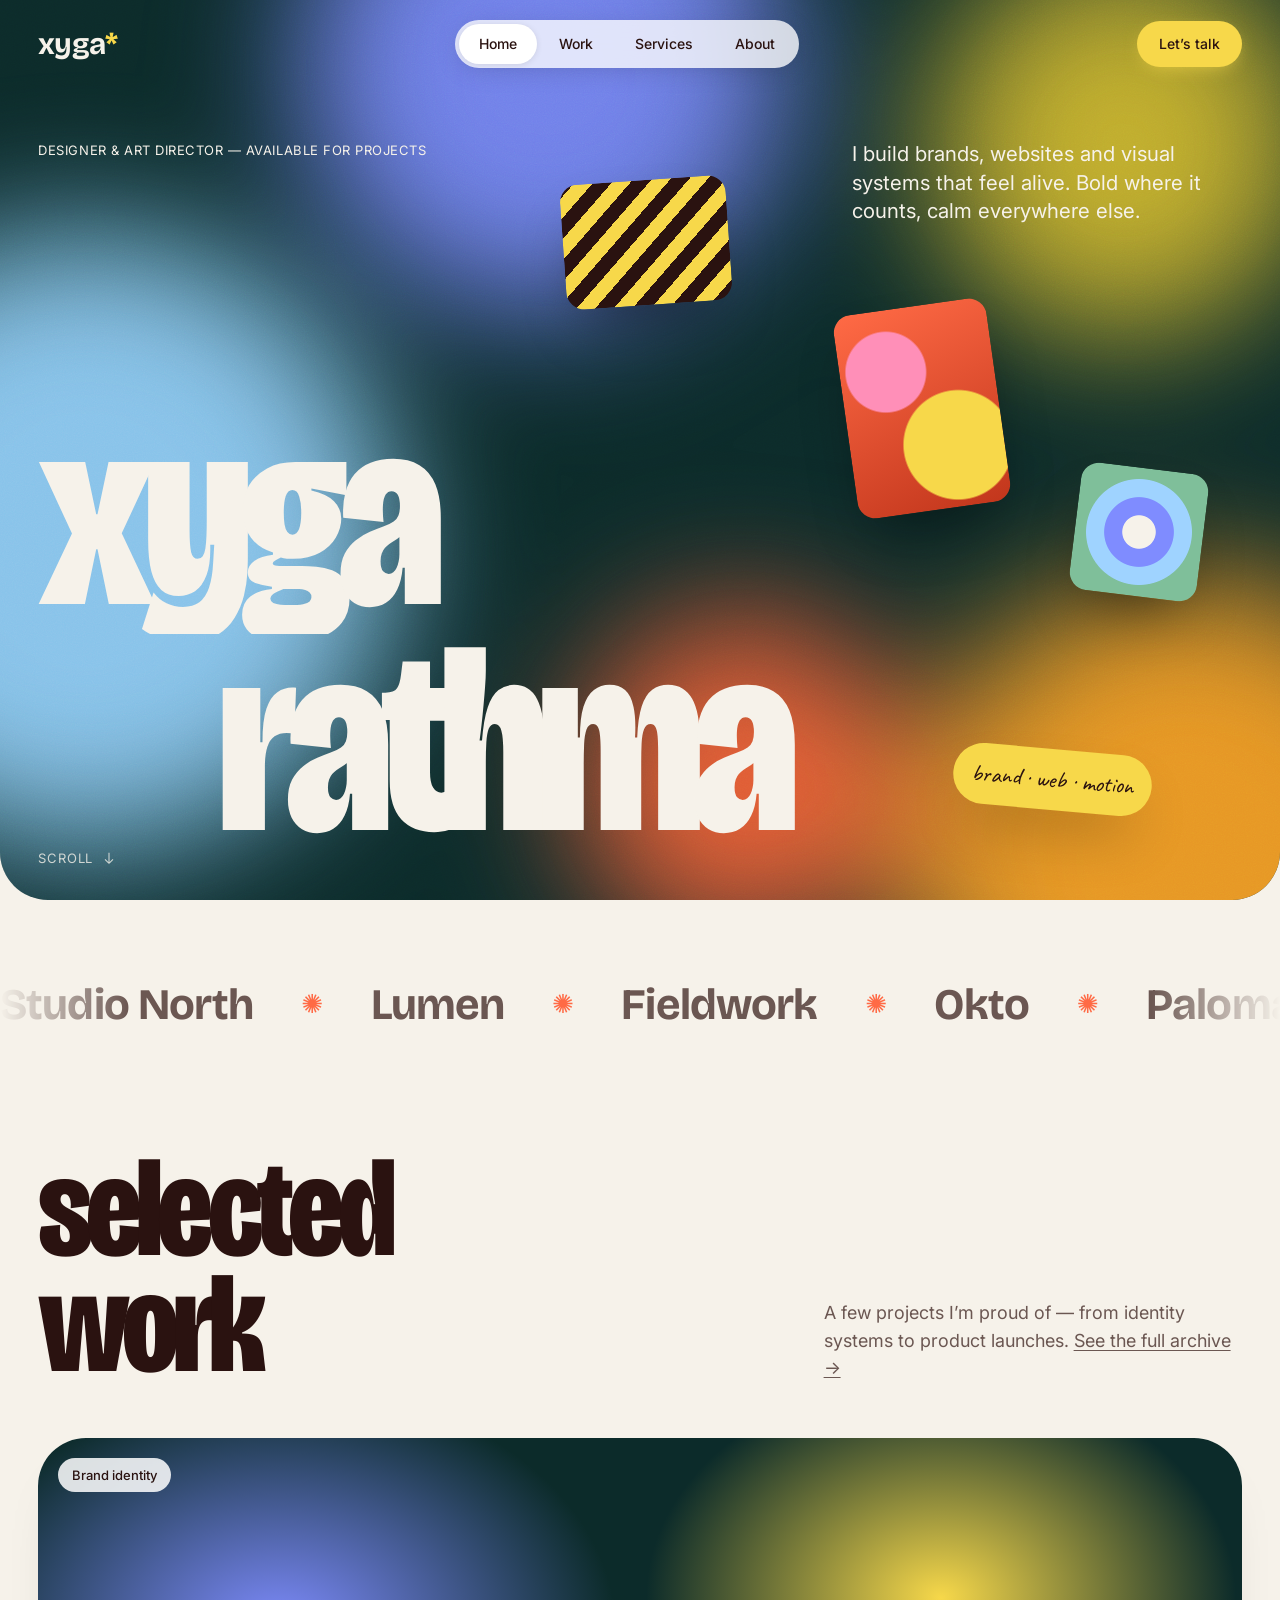
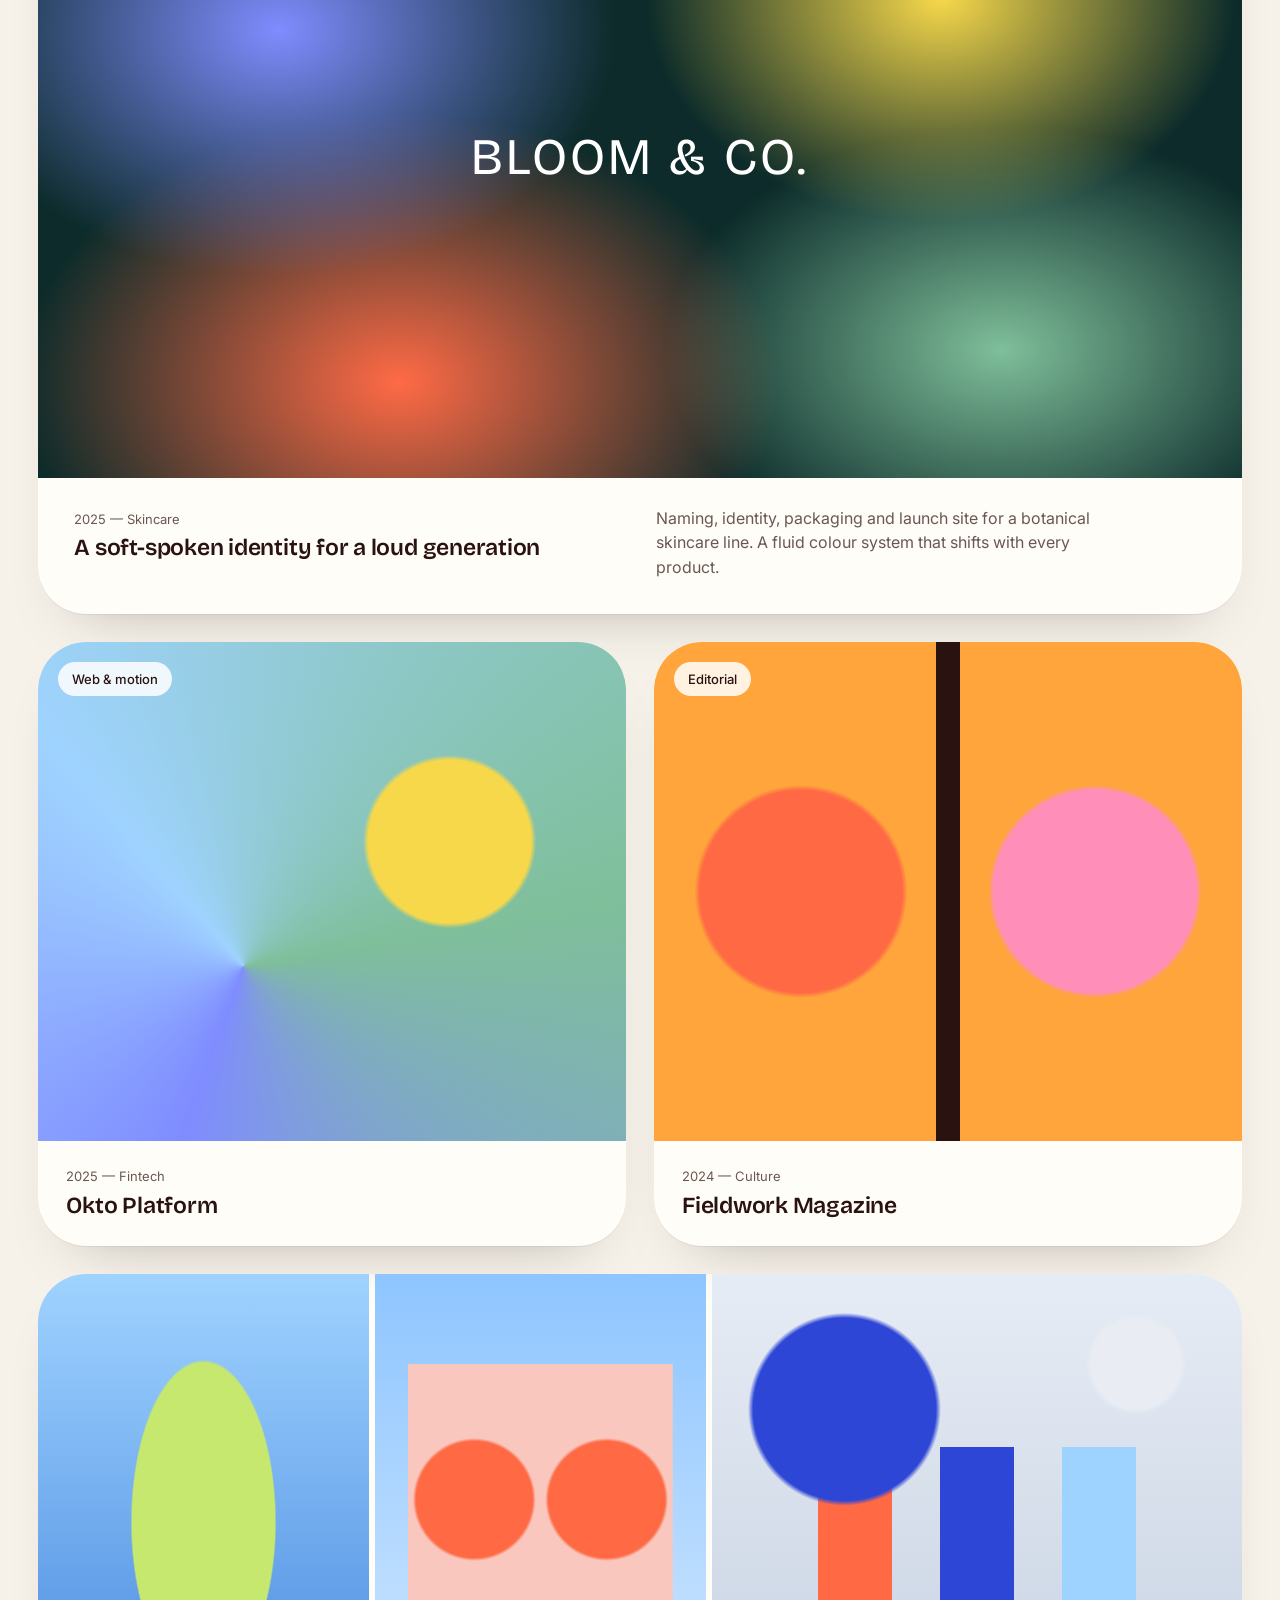
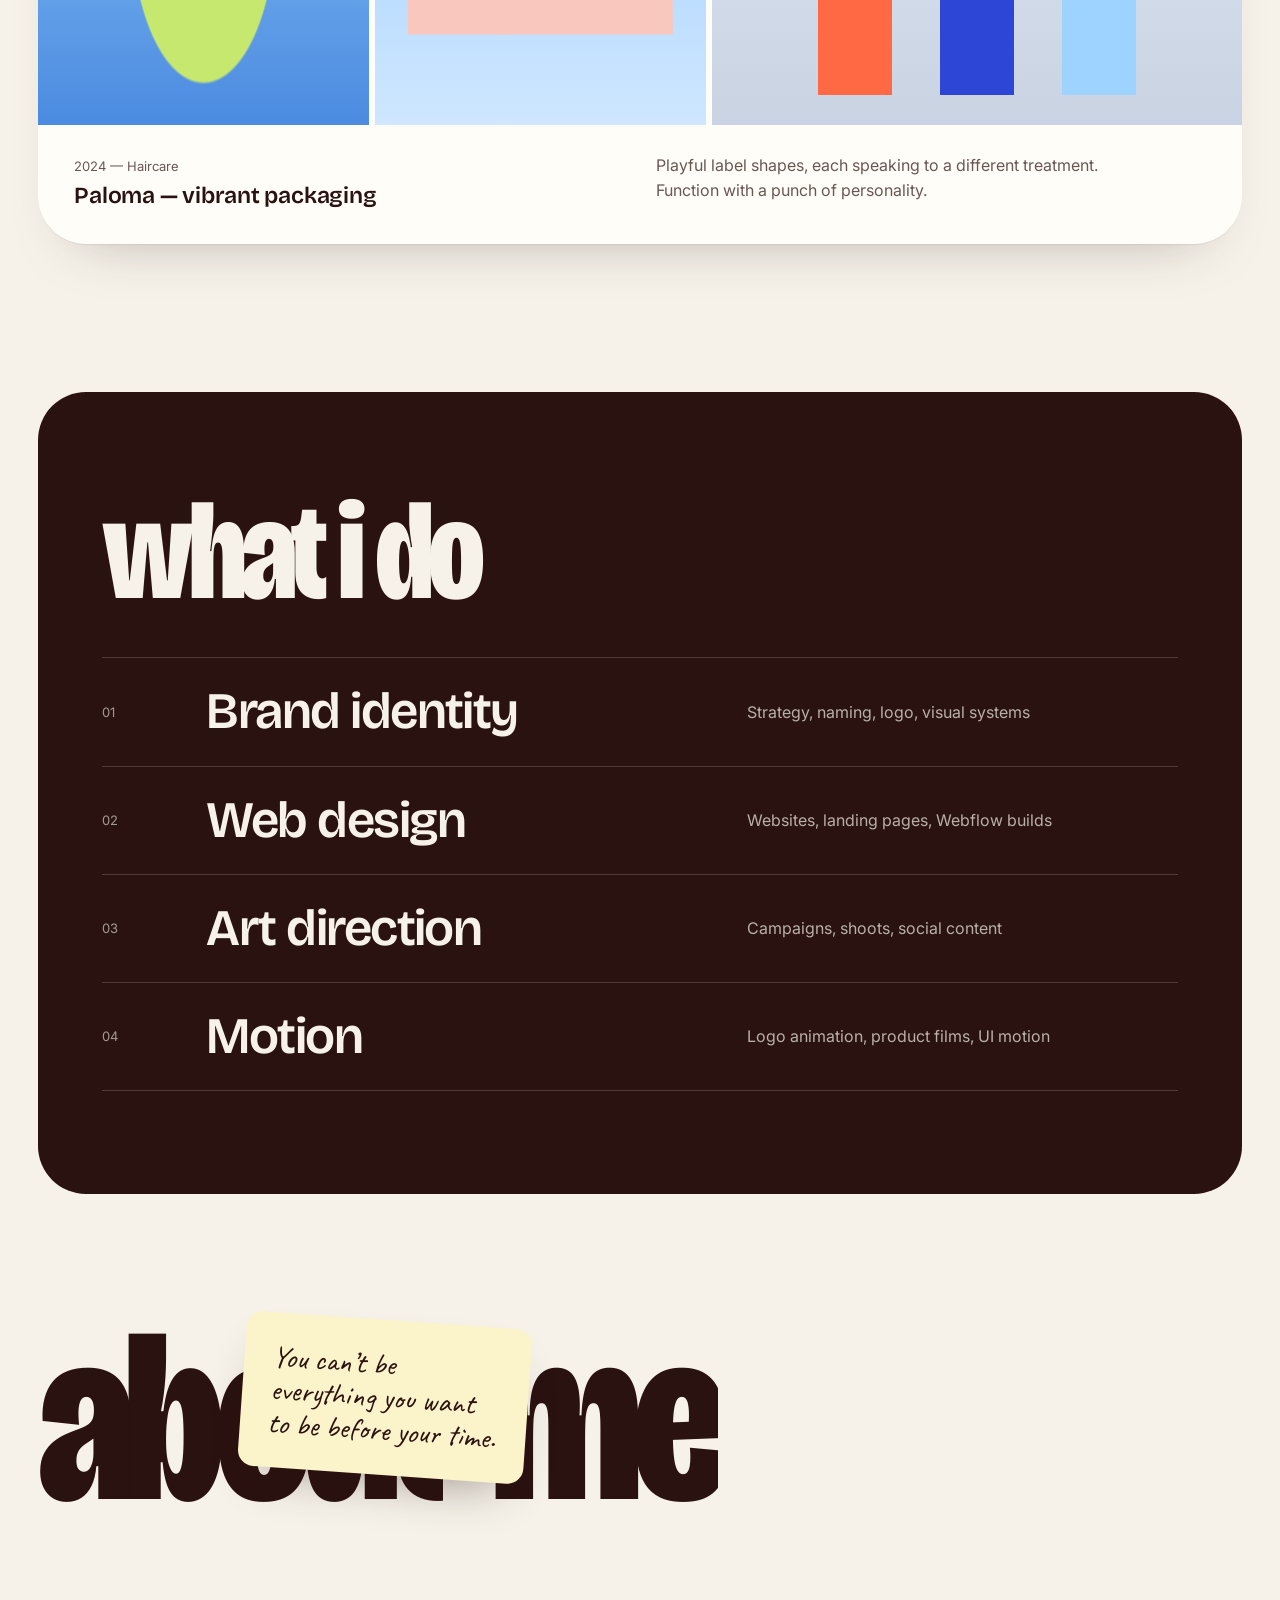
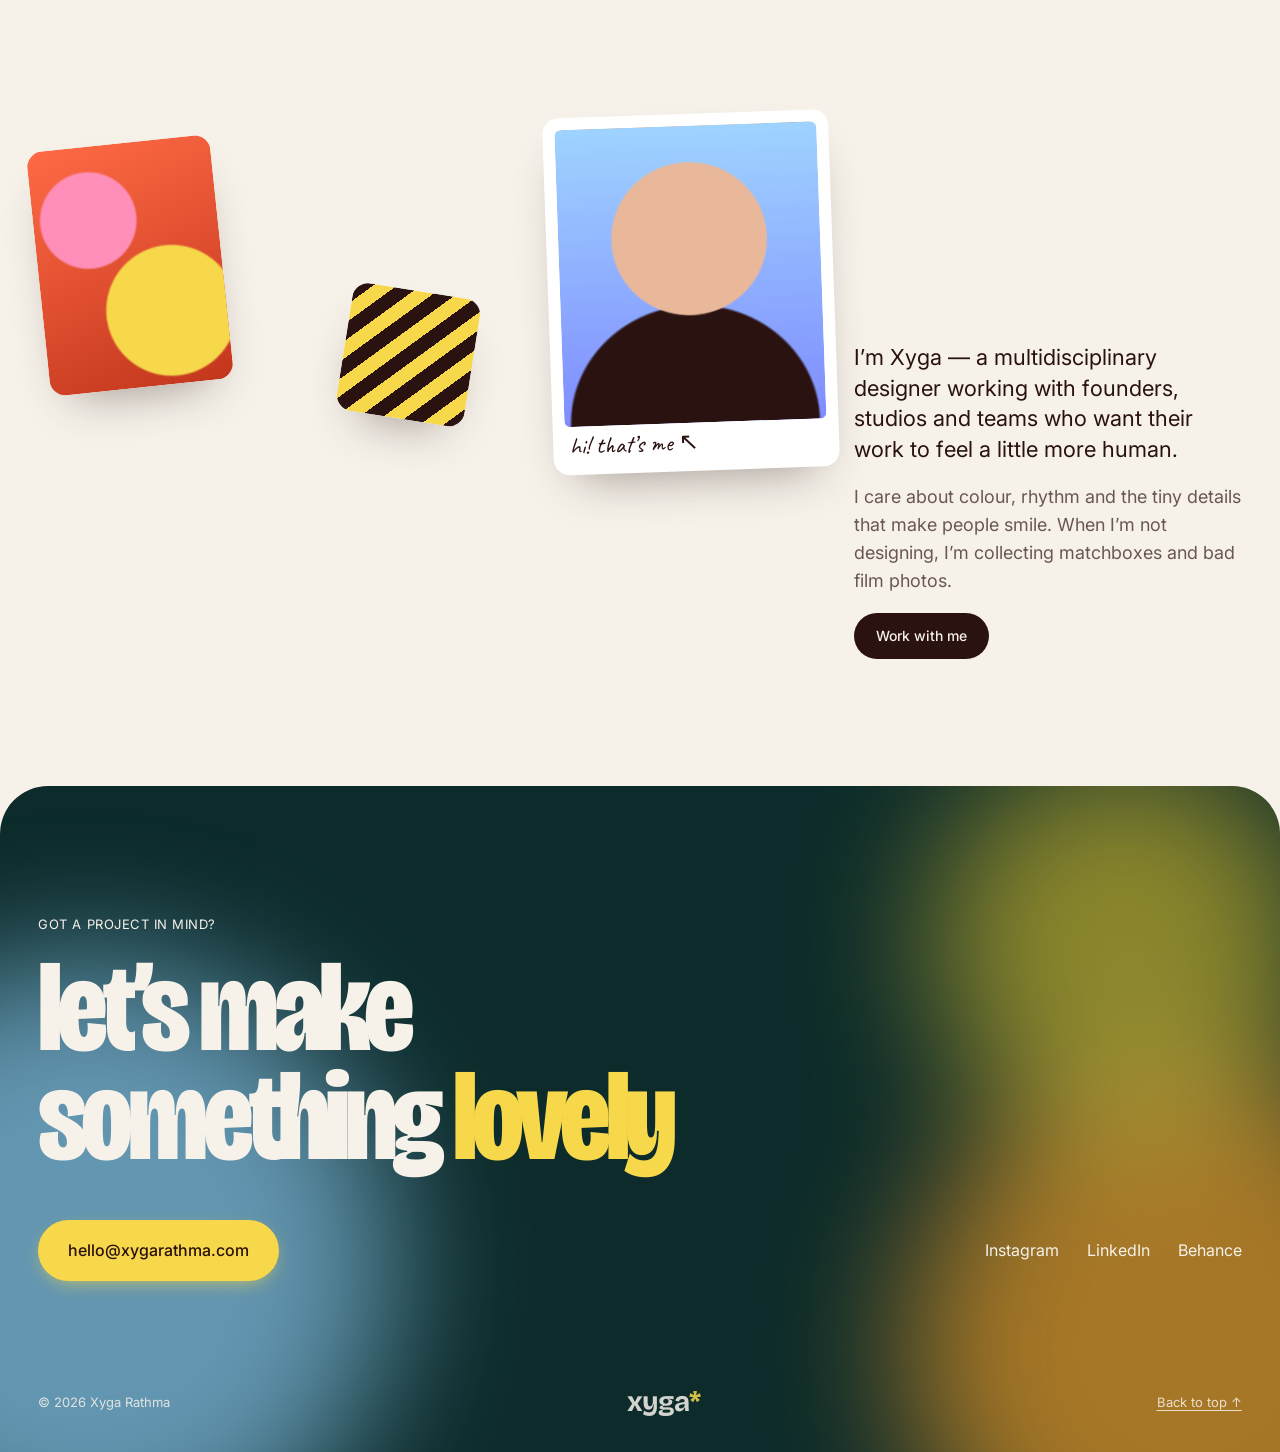
==== index.html @ 962d3be5 "Add portfolio home page design Fluid-gradient hero with oversized name, client marquee, project card" ====
<!doctype html>
<html lang="en">
<head>
  <meta charset="utf-8" />
  <meta name="viewport" content="width=device-width, initial-scale=1" />
  <title>Xyga Rathma — Designer</title>
  <meta name="description" content="Portfolio of Xyga Rathma — brand, digital and visual design." />
  <link rel="preconnect" href="https://fonts.googleapis.com" />
  <link rel="preconnect" href="https://fonts.gstatic.com" crossorigin />
  <link href="https://fonts.googleapis.com/css2?family=Bricolage+Grotesque:opsz,wdth,wght@12..96,75..100,300..800&family=Inter:wght@400;500&family=Caveat:wght@600&display=swap" rel="stylesheet" />
  <link rel="stylesheet" href="styles.css" />
</head>
<body>
  <div class="cursor" aria-hidden="true"><span>View</span></div>

  <!-- ───────────── NAV ───────────── -->
  <header class="nav">
    <a href="#" class="nav__logo">xyga<span>*</span></a>
    <nav class="nav__pill" aria-label="Primary">
      <a href="#" class="is-active">Home</a>
      <a href="#work">Work</a>
      <a href="#services">Services</a>
      <a href="#about">About</a>
    </nav>
    <a href="#contact" class="btn btn--yellow">Let’s talk</a>
  </header>

  <main>
    <!-- ───────────── HERO ───────────── -->
    <section class="hero">
      <div class="hero__fluid" aria-hidden="true">
        <span class="blob b1"></span>
        <span class="blob b2"></span>
        <span class="blob b3"></span>
        <span class="blob b4"></span>
        <span class="blob b5"></span>
      </div>
      <div class="hero__grain" aria-hidden="true"></div>

      <div class="hero__top">
        <p class="eyebrow reveal">Designer &amp; art director — available for projects</p>
        <p class="hero__intro reveal" style="--d:.15s">
          I build brands, websites and visual systems that feel alive.
          Bold where it counts, calm everywhere else.
        </p>
      </div>

      <h1 class="hero__name" aria-label="Xyga Rathma">
        <span class="line"><span class="word" data-split>Xyga</span></span>
        <span class="line"><span class="word" data-split>Rathma</span></span>
      </h1>

      <!-- floating stickers, Giobi-style collage -->
      <div class="stickers" aria-hidden="true">
        <div class="sticker s1" data-depth="18"><div class="art art--a"></div></div>
        <div class="sticker s2" data-depth="-24"><div class="art art--b"></div></div>
        <div class="sticker s3" data-depth="30"><div class="art art--c"></div></div>
        <div class="sticker s4 note" data-depth="-14">brand · web · motion</div>
      </div>

      <a href="#work" class="hero__scroll">
        <span>Scroll</span>
        <svg viewBox="0 0 24 24" width="16" height="16"><path d="M12 4v16m0 0-6-6m6 6 6-6" fill="none" stroke="currentColor" stroke-width="1.6"/></svg>
      </a>
    </section>

    <!-- ───────────── CLIENTS MARQUEE ───────────── -->
    <section class="clients" aria-label="Selected clients">
      <div class="marquee">
        <div class="marquee__track">
          <span>Studio North</span><i>✺</i><span>Lumen</span><i>✺</i><span>Fieldwork</span><i>✺</i><span>Okto</span><i>✺</i><span>Paloma</span><i>✺</i><span>Arcadia</span><i>✺</i>
          <span>Studio North</span><i>✺</i><span>Lumen</span><i>✺</i><span>Fieldwork</span><i>✺</i><span>Okto</span><i>✺</i><span>Paloma</span><i>✺</i><span>Arcadia</span><i>✺</i>
        </div>
      </div>
    </section>

    <!-- ───────────── WORK ───────────── -->
    <section class="work" id="work">
      <div class="section-head">
        <h2 class="display reveal">Selected<br/>work</h2>
        <p class="reveal" style="--d:.1s">A few projects I’m proud of — from identity systems to product launches. <a href="#" class="link">See the full archive →</a></p>
      </div>

      <article class="project reveal" data-cursor>
        <a href="#" class="project__media">
          <div class="art art--hero1"></div>
          <span class="project__tag">Brand identity</span>
          <h3 class="project__overlay">Bloom &amp; Co.</h3>
        </a>
        <div class="project__info">
          <div>
            <span class="meta">2025 — Skincare</span>
            <h4>A soft-spoken identity for a loud generation</h4>
          </div>
          <p>Naming, identity, packaging and launch site for a botanical skincare line. A fluid colour system that shifts with every product.</p>
        </div>
      </article>

      <div class="project-grid">
        <article class="project project--sm reveal" data-cursor>
          <a href="#" class="project__media">
            <div class="art art--p2"></div>
            <span class="project__tag">Web &amp; motion</span>
          </a>
          <div class="project__info">
            <div><span class="meta">2025 — Fintech</span><h4>Okto Platform</h4></div>
          </div>
        </article>
        <article class="project project--sm reveal" style="--d:.12s" data-cursor>
          <a href="#" class="project__media">
            <div class="art art--p3"></div>
            <span class="project__tag">Editorial</span>
          </a>
          <div class="project__info">
            <div><span class="meta">2024 — Culture</span><h4>Fieldwork Magazine</h4></div>
          </div>
        </article>
      </div>

      <article class="project project--wide reveal" data-cursor>
        <a href="#" class="project__media project__media--strip">
          <div class="art art--s1"></div>
          <div class="art art--s2"></div>
          <div class="art art--s3"></div>
        </a>
        <div class="project__info">
          <div><span class="meta">2024 — Haircare</span><h4>Paloma — vibrant packaging</h4></div>
          <p>Playful label shapes, each speaking to a different treatment. Function with a punch of personality.</p>
        </div>
      </article>
    </section>

    <!-- ───────────── SERVICES ───────────── -->
    <section class="services" id="services">
      <h2 class="display display--light reveal">What I do</h2>
      <ul class="services__list">
        <li class="reveal"><span class="n">01</span><span class="t">Brand identity</span><span class="d">Strategy, naming, logo, visual systems</span><span class="chip c1"></span></li>
        <li class="reveal"><span class="n">02</span><span class="t">Web design</span><span class="d">Websites, landing pages, Webflow builds</span><span class="chip c2"></span></li>
        <li class="reveal"><span class="n">03</span><span class="t">Art direction</span><span class="d">Campaigns, shoots, social content</span><span class="chip c3"></span></li>
        <li class="reveal"><span class="n">04</span><span class="t">Motion</span><span class="d">Logo animation, product films, UI motion</span><span class="chip c4"></span></li>
      </ul>
    </section>

    <!-- ───────────── ABOUT ───────────── -->
    <section class="about" id="about">
      <h2 class="about__title" aria-label="About me">
        <span class="line"><span class="word" data-split>About</span></span>
        <span class="line"><span class="word" data-split>me</span></span>
      </h2>
      <div class="about__board">
        <div class="pin p1" data-float><div class="art art--a"></div></div>
        <div class="pin p2 note-card" data-float>You can’t be everything you want to be before your time.</div>
        <div class="pin p3 portrait" data-float>
          <div class="art art--portrait"></div>
          <span class="hand">hi! that’s me ↖</span>
        </div>
        <div class="pin p4" data-float><div class="art art--c"></div></div>
        <div class="about__text reveal">
          <p>I’m Xyga — a multidisciplinary designer working with founders, studios and teams who want their work to feel a little more human.</p>
          <p>I care about colour, rhythm and the tiny details that make people smile. When I’m not designing, I’m collecting matchboxes and bad film photos.</p>
          <a href="#contact" class="btn btn--dark">Work with me</a>
        </div>
      </div>
    </section>
  </main>

  <!-- ───────────── CONTACT / FOOTER ───────────── -->
  <footer class="contact" id="contact">
    <div class="hero__fluid hero__fluid--footer" aria-hidden="true">
      <span class="blob b1"></span><span class="blob b3"></span><span class="blob b5"></span>
    </div>
    <div class="contact__inner">
      <p class="eyebrow reveal">Got a project in mind?</p>
      <a href="mailto:hello@xygarathma.com" class="contact__big reveal">Let’s make<br/>something <em>lovely</em></a>
      <div class="contact__row">
        <a href="mailto:hello@xygarathma.com" class="btn btn--yellow btn--lg">hello@xygarathma.com</a>
        <nav class="socials">
          <a href="#">Instagram</a><a href="#">LinkedIn</a><a href="#">Behance</a>
        </nav>
      </div>
    </div>
    <div class="contact__foot">
      <span>© <span id="year"></span> Xyga Rathma</span>
      <span class="wordmark">xyga<span>*</span></span>
      <a href="#" class="link">Back to top ↑</a>
    </div>
  </footer>

  <script src="script.js"></script>
</body>
</html>
---- styles.css ----
/* ───────────────────────── Tokens ───────────────────────── */
:root {
  --cream: #f6f2ea;
  --paper: #fffdf8;
  --ink: #2a1210;          /* deep maroon-brown, from Giobi */
  --ink-soft: #6b5752;
  --deep: #0c2b2a;         /* deep teal, from Keto */
  --yellow: #f7d84a;
  --coral: #ff6a45;
  --orange: #ffa53b;
  --peri: #7f8cff;
  --sky: #9fd3ff;
  --sage: #7fbf9a;
  --pink: #ff8fb8;

  --radius-xl: 48px;
  --radius-lg: 32px;
  --ease: cubic-bezier(.22, 1, .36, 1);
  --display: "Bricolage Grotesque", system-ui, sans-serif;
  --body: "Inter", system-ui, sans-serif;
  --gutter: clamp(16px, 3vw, 40px);
}

*, *::before, *::after { box-sizing: border-box; }
html { scroll-behavior: smooth; }
body {
  margin: 0;
  background: var(--cream);
  color: var(--ink);
  font-family: var(--body);
  font-size: 16px;
  line-height: 1.55;
  -webkit-font-smoothing: antialiased;
  overflow-x: hidden;
}
a { color: inherit; text-decoration: none; }
h1, h2, h3, h4, p { margin: 0; }
::selection { background: var(--yellow); color: var(--ink); }

.eyebrow {
  font-size: 13px;
  letter-spacing: .04em;
  text-transform: uppercase;
  opacity: .75;
}
.link { text-decoration: underline; text-underline-offset: 3px; }
.link:hover { text-decoration-thickness: 2px; }

/* ───────────────────────── Buttons ───────────────────────── */
.btn {
  display: inline-flex; align-items: center; gap: .5em;
  padding: 12px 22px;
  border-radius: 999px;
  font-size: 14px; font-weight: 500;
  transition: transform .4s var(--ease), box-shadow .4s var(--ease), background .3s;
  will-change: transform;
}
.btn:hover { transform: translateY(-2px); }
.btn--yellow { background: var(--yellow); color: var(--ink); box-shadow: 0 6px 20px -8px rgba(247, 216, 74, .9); }
.btn--yellow:hover { box-shadow: 0 12px 28px -8px rgba(247, 216, 74, 1); }
.btn--dark { background: var(--ink); color: var(--cream); }
.btn--lg { padding: 18px 30px; font-size: 16px; }

/* ───────────────────────── Nav ───────────────────────── */
.nav {
  position: fixed; inset: 0 0 auto 0; z-index: 50;
  display: flex; align-items: center; justify-content: space-between;
  padding: 20px var(--gutter);
  color: var(--cream);
  transition: color .4s, transform .5s var(--ease);
}
.nav.is-light { color: var(--ink); }
.nav.is-hidden { transform: translateY(-110%); }
.nav__logo {
  font-family: var(--display);
  font-size: 30px; font-weight: 700; letter-spacing: -.03em;
}
.nav__logo span, .wordmark span { color: var(--yellow); display: inline-block; transition: transform .8s var(--ease); }
.nav__logo:hover span { transform: rotate(180deg); }
.nav__pill {
  display: flex; gap: 2px; padding: 4px;
  border-radius: 999px;
  background: rgba(255, 255, 255, .78);
  backdrop-filter: blur(14px); -webkit-backdrop-filter: blur(14px);
  box-shadow: 0 4px 30px -10px rgba(0,0,0,.25);
}
.nav__pill a {
  color: var(--ink);
  padding: 9px 20px; border-radius: 999px;
  font-size: 14px; font-weight: 500;
  transition: background .3s;
}
.nav__pill a:hover { background: rgba(42, 18, 16, .07); }
.nav__pill a.is-active { background: #fff; box-shadow: 0 1px 6px rgba(0,0,0,.1); }

/* ───────────────────────── Hero ───────────────────────── */
.hero {
  position: relative;
  min-height: 100svh;
  padding: 140px var(--gutter) 40px;
  display: flex; flex-direction: column; justify-content: space-between;
  background: var(--deep);
  color: var(--cream);
  border-radius: 0 0 var(--radius-xl) var(--radius-xl);
  overflow: hidden;
  isolation: isolate;
}
.hero__fluid { position: absolute; inset: -10%; z-index: -2; filter: blur(70px) saturate(1.2); }
.blob {
  position: absolute; border-radius: 50%;
  mix-blend-mode: screen; opacity: .9;
  animation: drift 22s ease-in-out infinite alternate;
}
.b1 { width: 48vw; height: 48vw; left: -6%; top: 30%; background: var(--sky); animation-duration: 26s; }
.b2 { width: 38vw; height: 38vw; left: 28%; top: -8%; background: var(--peri); animation-duration: 19s; animation-delay: -6s; }
.b3 { width: 44vw; height: 44vw; right: -4%; bottom: -14%; background: var(--orange); animation-duration: 23s; animation-delay: -3s; }
.b4 { width: 26vw; height: 26vw; left: 46%; bottom: 4%; background: var(--coral); animation-duration: 17s; animation-delay: -9s; }
.b5 { width: 30vw; height: 30vw; right: 6%; top: 4%; background: var(--yellow); opacity: .75; animation-duration: 28s; animation-delay: -12s; }
@keyframes drift {
  0%   { transform: translate(0, 0) scale(1) rotate(0deg); }
  33%  { transform: translate(6vw, -4vw) scale(1.12) rotate(40deg); }
  66%  { transform: translate(-4vw, 5vw) scale(.92) rotate(-20deg); }
  100% { transform: translate(3vw, 2vw) scale(1.05) rotate(10deg); }
}
/* soft film grain */
.hero__grain {
  position: absolute; inset: 0; z-index: -1; opacity: .18; pointer-events: none;
  background-image: url("data:image/svg+xml;utf8,<svg xmlns='http://www.w3.org/2000/svg' width='200' height='200'><filter id='n'><feTurbulence type='fractalNoise' baseFrequency='.9' numOctaves='2' stitchTiles='stitch'/></filter><rect width='100%' height='100%' filter='url(%23n)' opacity='.6'/></svg>");
  mix-blend-mode: overlay;
}
.hero__top {
  display: grid; grid-template-columns: 1fr 1fr; gap: 40px; align-items: start;
}
.hero__intro {
  font-size: clamp(18px, 1.6vw, 24px); line-height: 1.4;
  max-width: 30ch; justify-self: end;
}
.hero__name {
  font-family: var(--display);
  font-weight: 800;
  font-variation-settings: "wdth" 75, "opsz" 96;
  font-size: clamp(88px, 21vw, 360px);
  line-height: .8;
  letter-spacing: -.045em;
  text-transform: lowercase;
  margin-top: 6vh;
}
.hero__name .line { display: block; overflow: hidden; padding-bottom: .04em; }
.hero__name .line:nth-child(2) { padding-left: 14vw; }
.word { display: inline-block; }
.char {
  display: inline-block;
  transform: translateY(105%) rotate(6deg);
  transition: transform 1.1s var(--ease);
  transition-delay: calc(var(--i) * 45ms + var(--base, 0ms));
}
.is-in .char, .char.is-in { transform: none; }
.hero__name .char:hover { color: var(--yellow); transition: color .2s, transform 1.1s var(--ease); }

.hero__scroll {
  position: absolute; left: var(--gutter); bottom: 32px;
  display: inline-flex; align-items: center; gap: 8px;
  font-size: 13px; text-transform: uppercase; letter-spacing: .06em; opacity: .8;
}
.hero__scroll svg { animation: bob 2s ease-in-out infinite; }
@keyframes bob { 50% { transform: translateY(4px); } }

/* stickers */
.stickers { position: absolute; inset: 0; pointer-events: none; z-index: 1; }
.sticker {
  position: absolute;
  border-radius: 18px; overflow: hidden;
  box-shadow: 0 30px 60px -20px rgba(0,0,0,.45);
  opacity: 0; transition: opacity 1s var(--ease) 1s;
}
.is-loaded .sticker { opacity: 1; }
.sticker > .art { width: 100%; height: 100%; }
.s1 { width: clamp(110px, 12vw, 190px); aspect-ratio: 3/4; right: 22%; top: 34%; --r: -8deg; }
.s2 { width: clamp(100px, 10vw, 160px); aspect-ratio: 1; right: 6%; top: 52%; --r: 7deg; }
.s3 { width: clamp(120px, 13vw, 210px); aspect-ratio: 4/3; left: 44%; top: 20%; --r: -4deg; }
.note {
  right: 10%; bottom: 10%;
  background: var(--yellow); color: var(--ink);
  padding: 12px 18px; border-radius: 999px;
  font-family: "Caveat", cursive; font-size: 24px;
  --r: 5deg;
}
.sticker { transform: translate(var(--x, 0), var(--y, 0)) rotate(var(--r)); transition: opacity 1s var(--ease) 1s, transform 1.2s var(--ease); }

/* ───────────────────────── Placeholder art (swap for real images) ───────────────────────── */
.art { position: relative; background-size: cover; background-position: center; }
.art--a { background:
  radial-gradient(circle at 30% 30%, var(--pink) 0 22%, transparent 23%),
  radial-gradient(circle at 70% 70%, var(--yellow) 0 30%, transparent 31%),
  linear-gradient(160deg, var(--coral), #c2361c); }
.art--b { background:
  radial-gradient(circle at 50% 50%, var(--cream) 0 18%, var(--peri) 19% 38%, var(--sky) 39% 58%, var(--sage) 59%); }
.art--c { background:
  repeating-linear-gradient(-45deg, var(--ink) 0 14px, var(--yellow) 14px 28px); }
.art--portrait { background:
  radial-gradient(ellipse 30% 26% at 50% 38%, #e9b89a 0 98%, transparent),
  radial-gradient(ellipse 48% 40% at 50% 100%, var(--ink) 0 98%, transparent),
  linear-gradient(180deg, var(--sky), var(--peri)); }

.art--hero1 { background:
  radial-gradient(40% 55% at 20% 30%, var(--peri), transparent 70%),
  radial-gradient(35% 50% at 75% 25%, var(--yellow), transparent 70%),
  radial-gradient(45% 60% at 30% 85%, var(--coral), transparent 70%),
  radial-gradient(40% 50% at 80% 80%, var(--sage), transparent 70%),
  var(--deep); }
.art--p2 { background:
  radial-gradient(circle at 70% 40%, var(--yellow) 0 16%, transparent 17%),
  conic-gradient(from 200deg at 35% 65%, var(--peri), var(--sky), var(--sage), var(--peri)); }
.art--p3 { background:
  linear-gradient(90deg, transparent 48%, var(--ink) 48% 52%, transparent 52%),
  radial-gradient(circle at 25% 50%, var(--coral) 0 20%, transparent 21%),
  radial-gradient(circle at 75% 50%, var(--pink) 0 20%, transparent 21%),
  var(--orange); }
.art--s1 { background:
  radial-gradient(ellipse 22% 36% at 50% 55%, #c6e86f 0 98%, transparent),
  linear-gradient(180deg, var(--sky), #4b8be0); }
.art--s2 { background:
  radial-gradient(circle at 30% 50%, var(--coral) 0 18%, transparent 19%),
  radial-gradient(circle at 70% 50%, var(--coral) 0 18%, transparent 19%),
  linear-gradient(#f9c7bd, #f9c7bd) center / 80% 60% no-repeat,
  linear-gradient(180deg, #8ec5ff, #cfe7ff); }
.art--s3 { background:
  radial-gradient(circle at 25% 30%, #2e46d6 0 18%, transparent 19%),
  radial-gradient(circle at 80% 20%, #e9edf3 0 8%, transparent 9%),
  linear-gradient(90deg, transparent 20%, var(--coral) 20% 34%, transparent 34% 43%, #2e46d6 43% 57%, transparent 57% 66%, var(--sky) 66% 80%, transparent 80%) center 85% / 100% 55% no-repeat,
  linear-gradient(180deg, #e6ecf5, #c9d3e3); }

/* ───────────────────────── Clients marquee ───────────────────────── */
.clients { padding: 72px 0; }
.marquee { overflow: hidden; mask-image: linear-gradient(90deg, transparent, #000 10%, #000 90%, transparent); }
.marquee__track {
  display: flex; align-items: center; gap: 48px; width: max-content;
  animation: marquee 40s linear infinite;
  font-family: var(--display); font-weight: 700;
  font-size: clamp(28px, 3.4vw, 48px); letter-spacing: -.02em;
  color: var(--ink-soft);
}
.marquee__track i { font-style: normal; color: var(--coral); font-size: .6em; }
.marquee:hover .marquee__track { animation-play-state: paused; }
@keyframes marquee { to { transform: translateX(-50%); } }

/* ───────────────────────── Section heads ───────────────────────── */
.display {
  font-family: var(--display);
  font-weight: 800;
  font-variation-settings: "wdth" 75, "opsz" 96;
  font-size: clamp(64px, 11vw, 180px);
  line-height: .82; letter-spacing: -.04em;
  text-transform: lowercase;
}
.section-head {
  display: grid; grid-template-columns: 1.3fr 1fr; gap: 40px; align-items: end;
  margin-bottom: 56px;
}
.section-head p { max-width: 38ch; font-size: 18px; color: var(--ink-soft); justify-self: end; }

/* ───────────────────────── Work ───────────────────────── */
.work { padding: 40px var(--gutter) 120px; max-width: 1440px; margin: 0 auto; }
.project {
  background: var(--paper);
  border-radius: var(--radius-xl);
  overflow: hidden;
  box-shadow: 0 1px 0 rgba(42,18,16,.06), 0 30px 60px -40px rgba(42,18,16,.35);
  margin-bottom: 28px;
}
.project__media {
  display: block; position: relative; overflow: hidden;
  aspect-ratio: 16 / 8.5;
}
.project__media > .art {
  position: absolute; inset: 0;
  transition: transform 1.4s var(--ease), filter 1.4s var(--ease);
}
.project:hover .project__media > .art { transform: scale(1.05); }
.art--hero1 { filter: blur(0); animation: breathe 14s ease-in-out infinite alternate; }
@keyframes breathe { to { background-position: 20% 10%; filter: hue-rotate(-18deg); } }
.project__overlay {
  position: absolute; inset: 0; display: grid; place-items: center;
  font-family: var(--display); font-weight: 400; color: #fff;
  font-size: clamp(28px, 4vw, 56px); letter-spacing: .06em; text-transform: uppercase;
  transition: letter-spacing 1.2s var(--ease);
}
.project:hover .project__overlay { letter-spacing: .14em; }
.project__tag {
  position: absolute; top: 20px; left: 20px; z-index: 2;
  background: rgba(255,255,255,.85); backdrop-filter: blur(8px);
  padding: 7px 14px; border-radius: 999px; font-size: 13px; font-weight: 500;
}
.project__info {
  display: grid; grid-template-columns: 1fr 1fr; gap: 32px;
  padding: 28px 36px 34px;
}
.project__info h4 {
  font-family: var(--display); font-weight: 600;
  font-size: clamp(20px, 1.8vw, 26px); line-height: 1.2; letter-spacing: -.01em;
  margin-top: 4px;
}
.project__info p { color: var(--ink-soft); max-width: 46ch; }
.meta { font-size: 13px; color: var(--ink-soft); }
.project-grid { display: grid; grid-template-columns: 1fr 1fr; gap: 28px; }
.project--sm .project__media { aspect-ratio: 4 / 3.4; }
.project--sm .project__info { grid-template-columns: 1fr; padding: 22px 28px 26px; }
.project__media--strip { display: grid; grid-template-columns: 1fr 1fr 1.6fr; gap: 6px; aspect-ratio: 16 / 6; }
.project__media--strip > .art { position: relative; inset: auto; }

/* ───────────────────────── Services ───────────────────────── */
.services {
  background: var(--ink); color: var(--cream);
  border-radius: var(--radius-xl);
  margin: 0 var(--gutter);
  padding: clamp(56px, 8vw, 120px) clamp(24px, 5vw, 80px);
}
.display--light { color: var(--cream); margin-bottom: 48px; }
.services__list { list-style: none; margin: 0; padding: 0; }
.services__list li {
  position: relative;
  display: grid; grid-template-columns: 80px 1.2fr 1fr; align-items: center; gap: 24px;
  padding: 28px 0;
  border-top: 1px solid rgba(246,242,234,.18);
  cursor: default;
}
.services__list li:last-child { border-bottom: 1px solid rgba(246,242,234,.18); }
.services__list .n { font-size: 13px; opacity: .6; }
.services__list .t {
  font-family: var(--display); font-weight: 600;
  font-size: clamp(28px, 4vw, 56px); letter-spacing: -.03em; line-height: 1;
  transition: transform .6s var(--ease), color .3s;
}
.services__list .d { opacity: .7; transition: opacity .3s; }
.services__list li:hover .t { transform: translateX(16px); color: var(--yellow); }
.services__list li:hover .d { opacity: 1; }
.chip {
  position: absolute; right: 0; top: 50%;
  width: 64px; height: 64px; border-radius: 50%;
  transform: translateY(-50%) scale(0) rotate(-90deg);
  transition: transform .6s var(--ease);
}
.services__list li:hover .chip { transform: translateY(-50%) scale(1) rotate(0); }
.c1 { background: conic-gradient(var(--yellow), var(--coral), var(--yellow)); }
.c2 { background: conic-gradient(var(--peri), var(--sky), var(--peri)); }
.c3 { background: conic-gradient(var(--pink), var(--orange), var(--pink)); }
.c4 { background: conic-gradient(var(--sage), var(--yellow), var(--sage)); }

/* ───────────────────────── About ───────────────────────── */
.about { padding: clamp(80px, 10vw, 160px) var(--gutter); max-width: 1440px; margin: 0 auto; }
.about__title {
  font-family: var(--display); font-weight: 800;
  font-variation-settings: "wdth" 75, "opsz" 96;
  font-size: clamp(88px, 19vw, 320px);
  line-height: .8; letter-spacing: -.045em; text-transform: lowercase;
  display: flex; flex-wrap: wrap; gap: 0 .2em;
}
.about__title .line { display: block; overflow: hidden; padding-bottom: .04em; }
.about__board {
  position: relative;
  display: grid; grid-template-columns: repeat(12, 1fr); gap: 20px;
  margin-top: -4vw;
  min-height: 520px;
}
.pin {
  position: relative; border-radius: 16px; overflow: hidden;
  box-shadow: 0 24px 50px -24px rgba(42,18,16,.45);
  transform: rotate(var(--r));
  transition: transform .8s var(--ease);
}
.pin:hover { transform: rotate(0deg) scale(1.04); z-index: 3; }
.pin > .art { width: 100%; height: 100%; }
.p1 { grid-column: 1 / 3; aspect-ratio: 3/4; align-self: start; margin-top: 120px; --r: -6deg; }
.p2 {
  grid-column: 3 / 6; align-self: start; margin-top: 40px; --r: 4deg;
  background: #fbf3c9; padding: 28px;
  font-family: "Caveat", cursive; font-size: 30px; line-height: 1.1; color: var(--ink);
}
.p3 { grid-column: 6 / 9; aspect-ratio: 4/5; align-self: start; margin-top: 90px; --r: -2deg; background: #fff; padding: 12px 12px 48px; overflow: visible; }
.p3 .art { border-radius: 6px; }
.hand {
  position: absolute; bottom: 10px; left: 16px;
  font-family: "Caveat", cursive; font-size: 24px;
}
.p4 { grid-column: 4 / 6; aspect-ratio: 1; align-self: end; --r: 9deg; width: 70%; margin-bottom: 20px; }
.about__text {
  grid-column: 9 / 13; align-self: center;
  font-size: 18px; color: var(--ink-soft);
  display: grid; gap: 18px; justify-items: start;
}
.about__text p:first-child { color: var(--ink); font-size: 22px; line-height: 1.4; }

/* ───────────────────────── Contact ───────────────────────── */
.contact {
  position: relative; isolation: isolate; overflow: hidden;
  background: var(--deep); color: var(--cream);
  border-radius: var(--radius-xl) var(--radius-xl) 0 0;
  padding: clamp(80px, 10vw, 140px) var(--gutter) 28px;
}
.hero__fluid--footer { opacity: .7; }
.contact__inner { max-width: 1440px; margin: 0 auto; }
.contact__big {
  display: block; margin: 20px 0 48px;
  font-family: var(--display); font-weight: 800;
  font-variation-settings: "wdth" 75, "opsz" 96;
  font-size: clamp(56px, 10vw, 170px);
  line-height: .85; letter-spacing: -.04em; text-transform: lowercase;
  transition: color .4s;
}
.contact__big em { font-style: normal; color: var(--yellow); }
.contact__big:hover { color: #fff; }
.contact__row { display: flex; flex-wrap: wrap; justify-content: space-between; align-items: center; gap: 24px; }
.socials { display: flex; gap: 28px; }
.socials a { position: relative; }
.socials a::after {
  content: ""; position: absolute; left: 0; right: 0; bottom: -3px; height: 1px; background: currentColor;
  transform: scaleX(0); transform-origin: right; transition: transform .5s var(--ease);
}
.socials a:hover::after { transform: scaleX(1); transform-origin: left; }
.contact__foot {
  max-width: 1440px; margin: 100px auto 0;
  display: flex; justify-content: space-between; align-items: center;
  font-size: 13px; opacity: .85;
}
.wordmark { font-family: var(--display); font-weight: 700; font-size: 28px; letter-spacing: -.03em; }

/* ───────────────────────── Scroll reveal ───────────────────────── */
.reveal {
  opacity: 0; transform: translateY(40px);
  transition: opacity 1s var(--ease), transform 1.2s var(--ease);
  transition-delay: var(--d, 0s);
}
.reveal.is-in { opacity: 1; transform: none; }

/* ───────────────────────── Custom cursor ───────────────────────── */
.cursor {
  position: fixed; left: 0; top: 0; z-index: 100; pointer-events: none;
  width: 92px; height: 92px; margin: -46px 0 0 -46px;
  border-radius: 50%; background: var(--yellow); color: var(--ink);
  display: grid; place-items: center; font-size: 14px; font-weight: 500;
  transform: translate(var(--cx, -200px), var(--cy, -200px)) scale(0);
  transition: transform .45s var(--ease);
}
.cursor.is-on { transform: translate(var(--cx), var(--cy)) scale(1); }
@media (hover: none) { .cursor { display: none; } }

/* ───────────────────────── Responsive ───────────────────────── */
@media (max-width: 900px) {
  .nav__pill { display: none; }
  .hero__top, .section-head, .project__info { grid-template-columns: 1fr; }
  .hero__intro, .section-head p { justify-self: start; }
  .hero__name .line:nth-child(2) { padding-left: 0; }
  .blob { width: 90vw !important; height: 90vw !important; }
  .s1 { right: 6%; top: 44%; width: 92px; } .s2, .s3, .hero__scroll { display: none; }
  .note { display: none; }
  .project-grid { grid-template-columns: 1fr; gap: 0; }
  .project__info { padding: 22px 24px 28px; gap: 12px; }
  .project__media--strip { aspect-ratio: 16 / 9; }
  .services__list li { grid-template-columns: 40px 1fr; }
  .services__list .d { grid-column: 2; }
  .chip { display: none; }
  .about__board { grid-template-columns: repeat(6, 1fr); margin-top: 24px; }
  .p1 { grid-column: 1 / 3; margin-top: 0; }
  .p2 { grid-column: 3 / 7; margin-top: 10px; font-size: 24px; }
  .p3 { grid-column: 2 / 6; margin-top: 10px; }
  .p4 { display: none; }
  .about__text { grid-column: 1 / -1; margin-top: 24px; }
  .contact__foot { flex-direction: column; gap: 12px; }
  :root { --radius-xl: 32px; }
}

@media (prefers-reduced-motion: reduce) {
  *, *::before, *::after { animation: none !important; transition: none !important; }
  .reveal, .char, .sticker { opacity: 1; transform: none; }
  html { scroll-behavior: auto; }
}
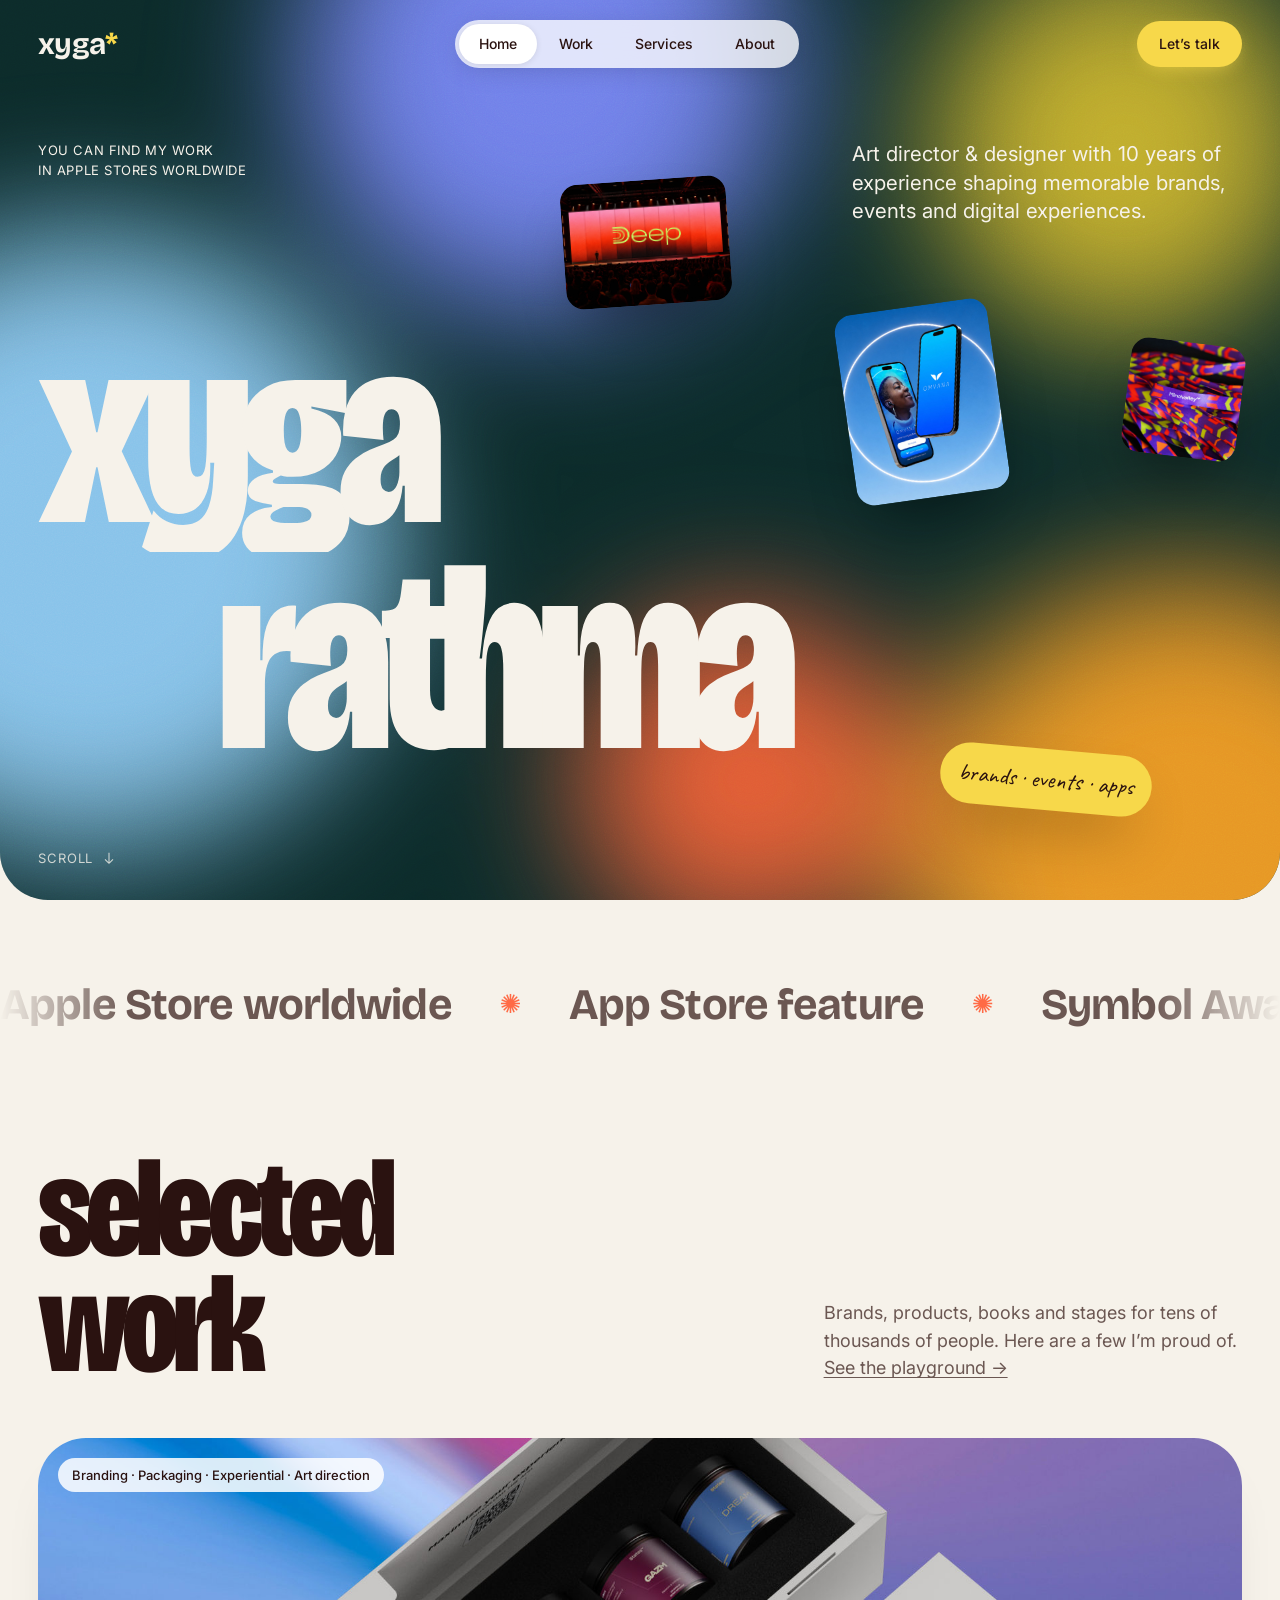
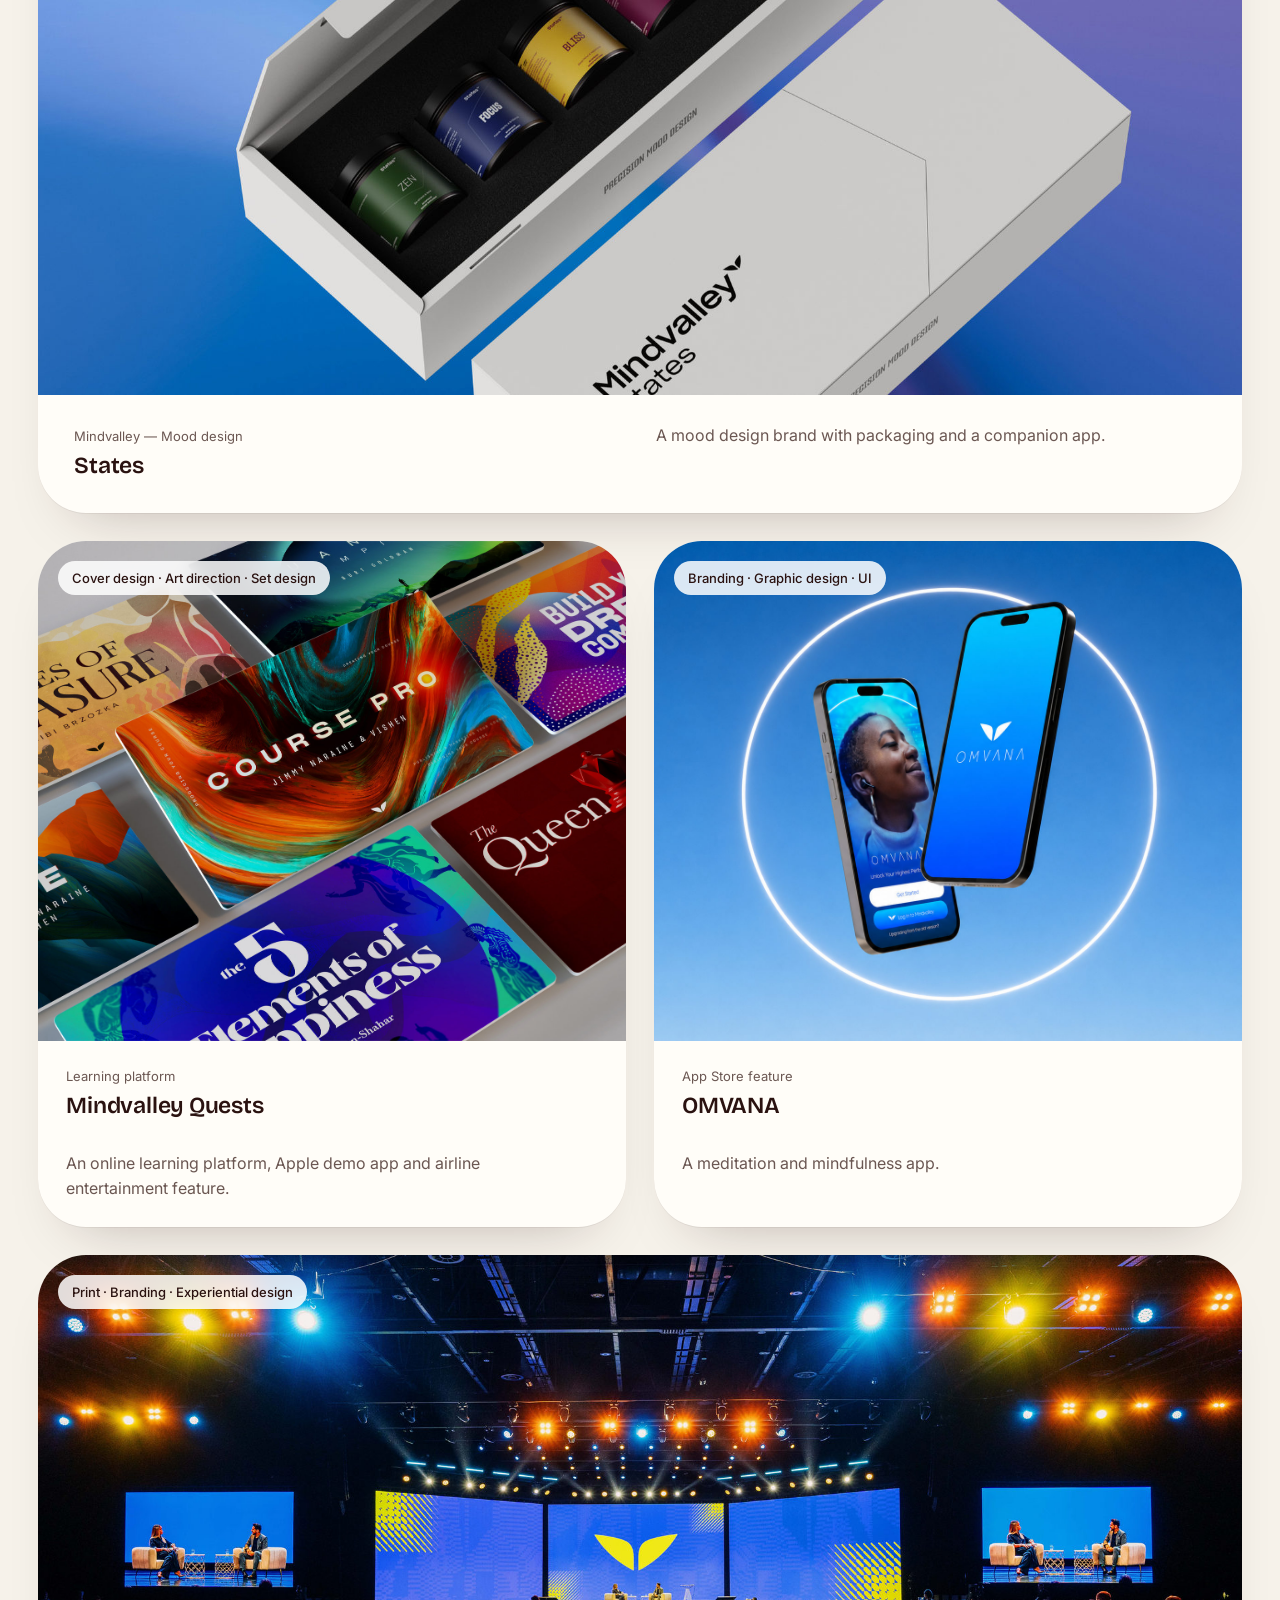
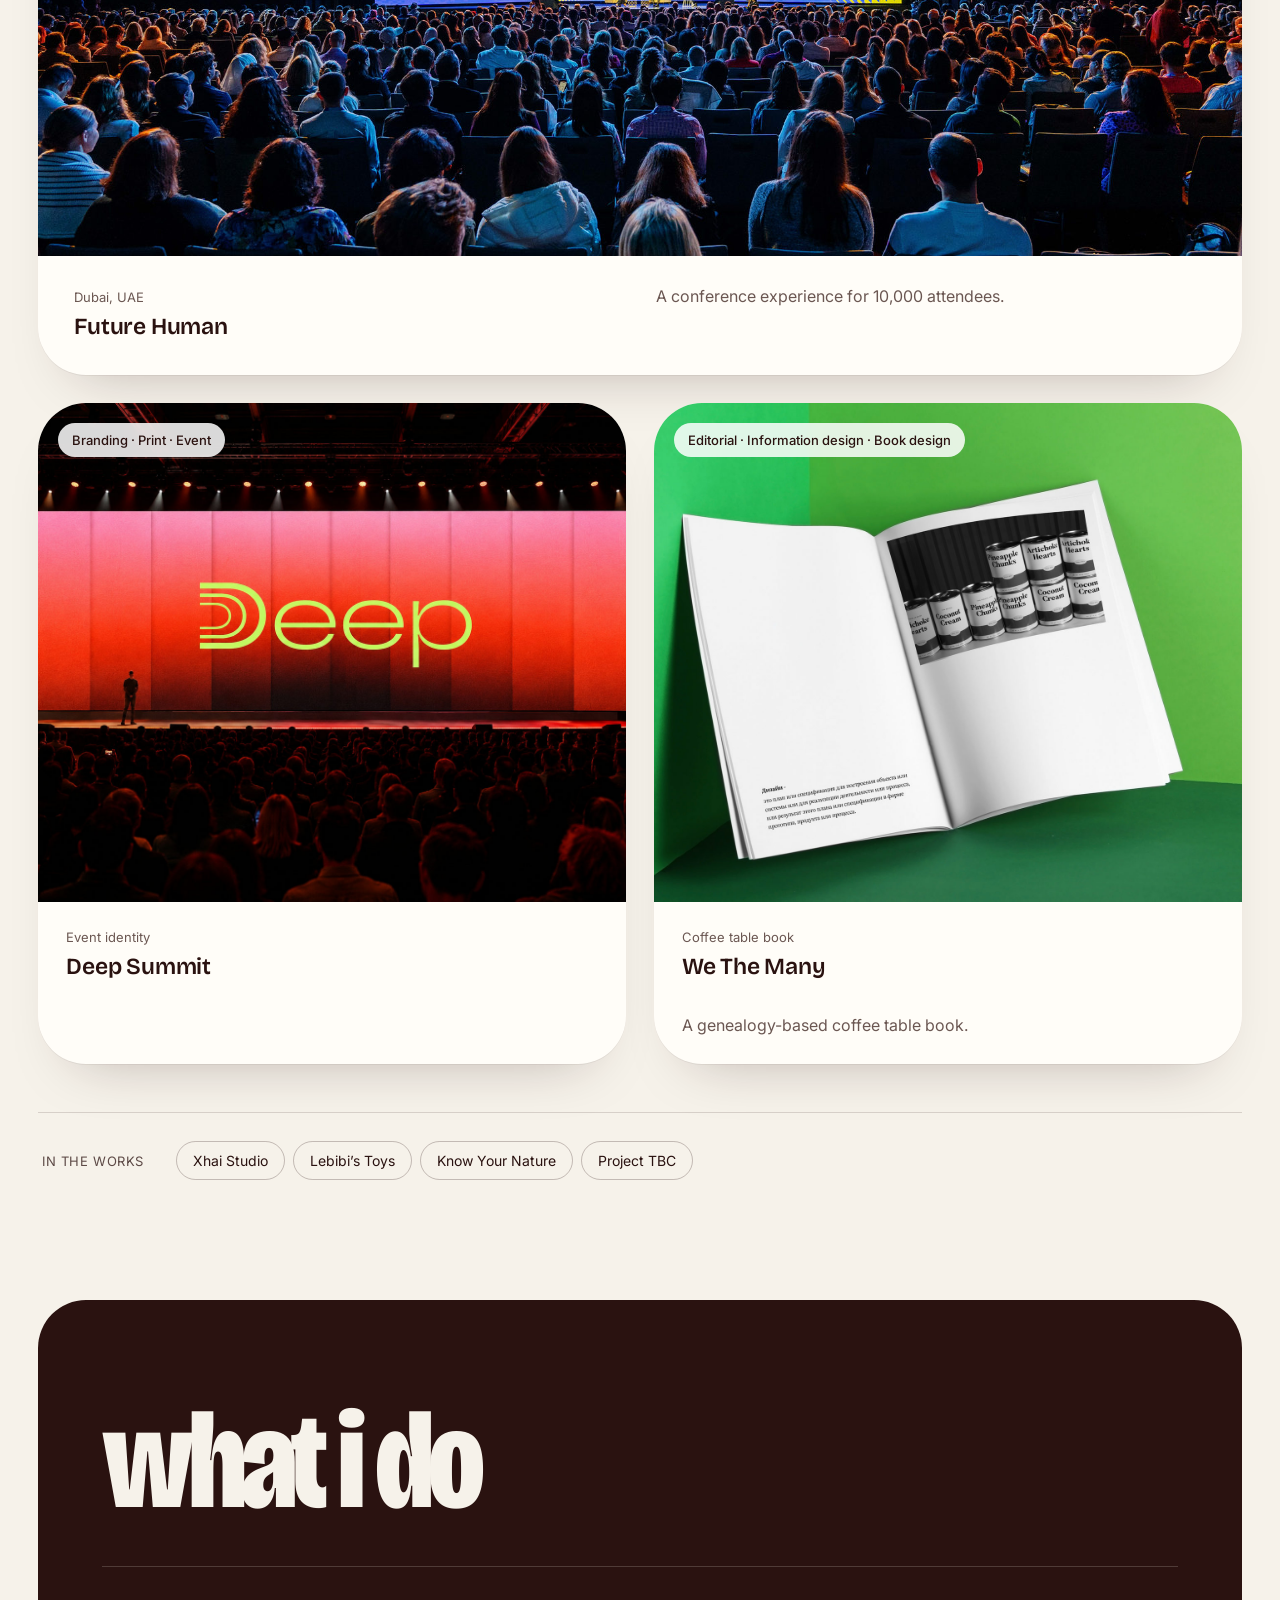
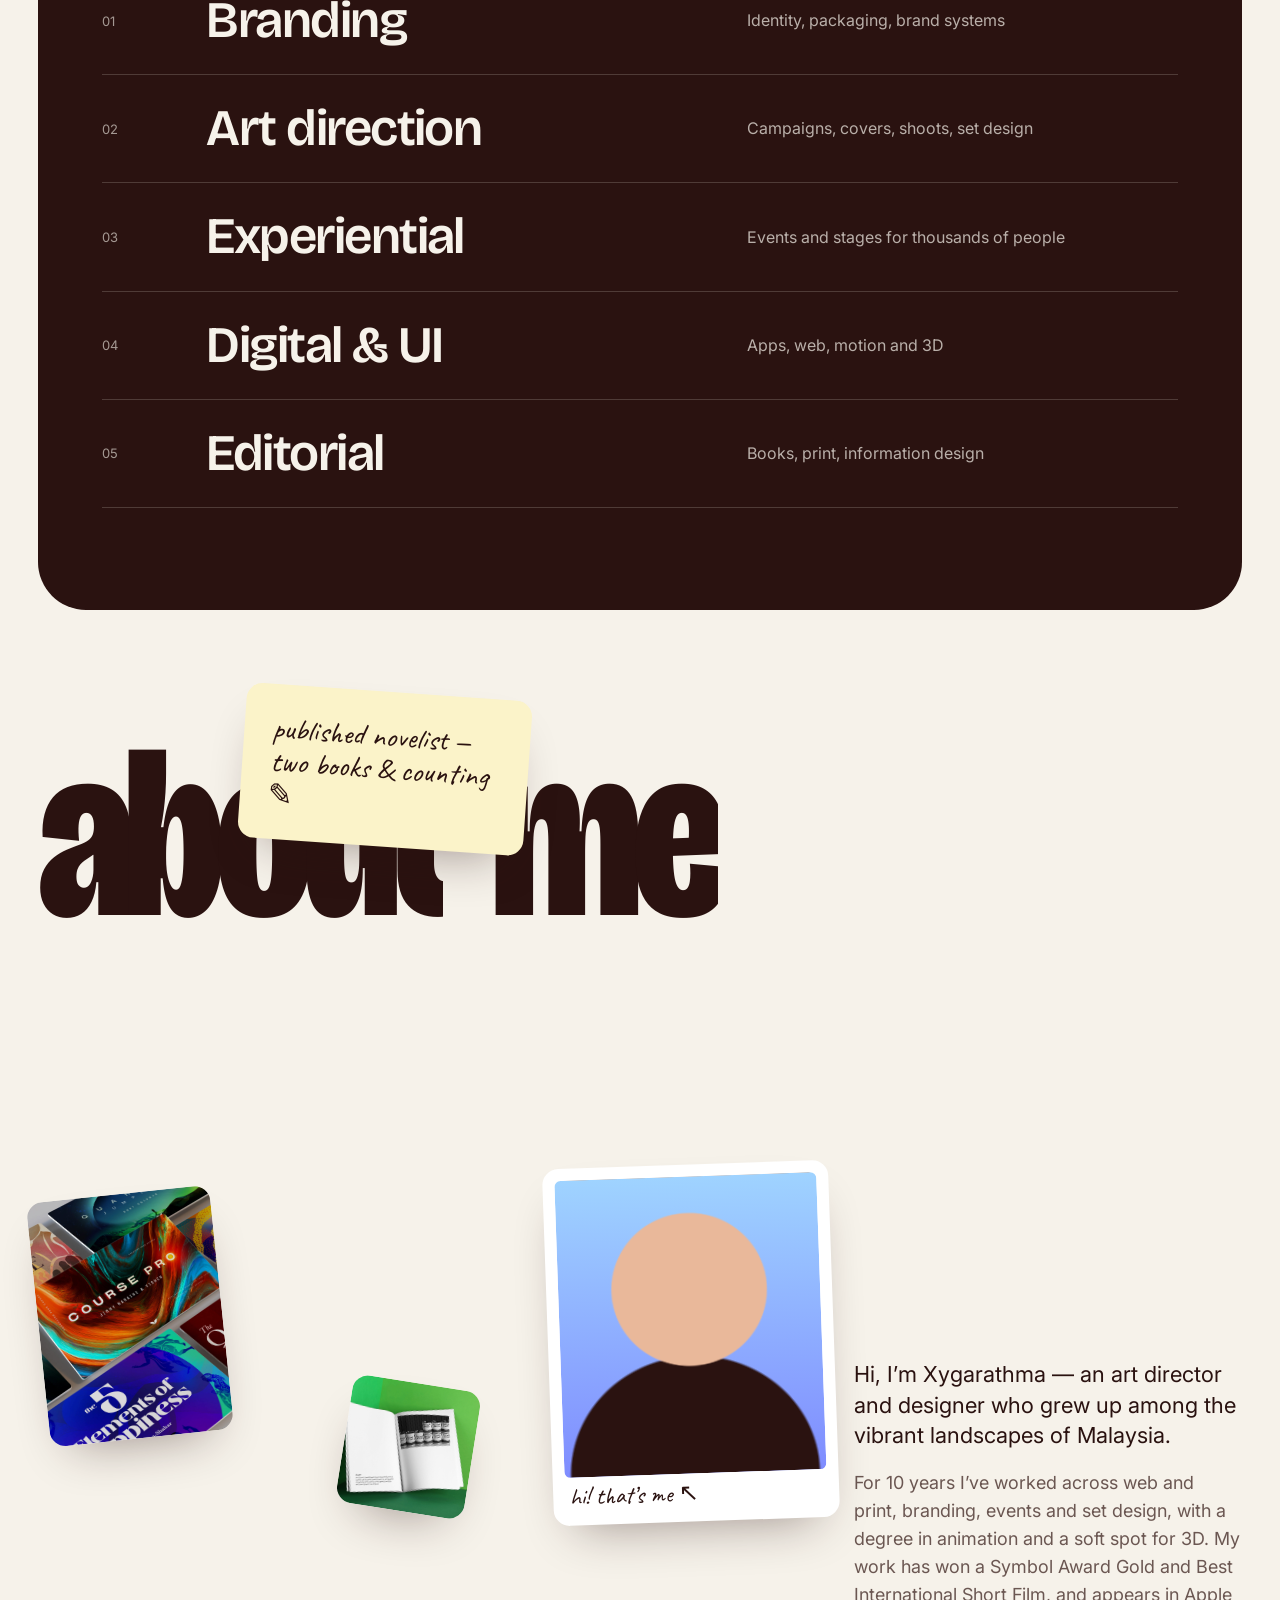
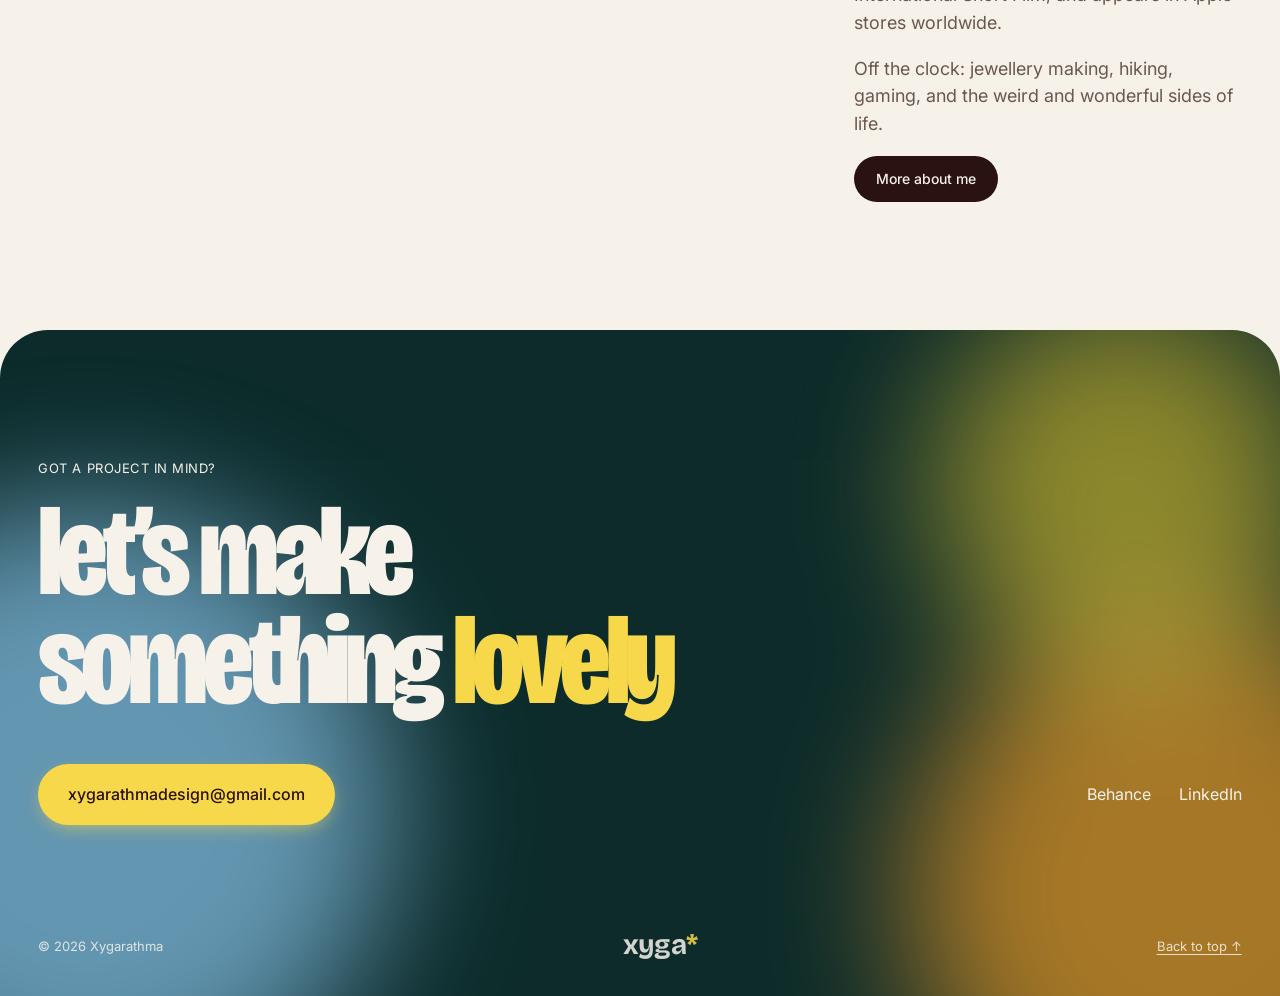
==== commit 86c02ee6: "Fill home page with real portfolio content Use the projects, bio, recognition and email from xygarat" ====
--- a/index.html
+++ b/index.html
@@ -3,8 +3,8 @@
 <head>
   <meta charset="utf-8" />
   <meta name="viewport" content="width=device-width, initial-scale=1" />
-  <title>Xyga Rathma — Designer</title>
-  <meta name="description" content="Portfolio of Xyga Rathma — brand, digital and visual design." />
+  <title>Xygarathma — Art Director &amp; Designer</title>
+  <meta name="description" content="Xygarathma is an art director and designer with 10 years of experience shaping memorable brands, events and digital experiences." />
   <link rel="preconnect" href="https://fonts.googleapis.com" />
   <link rel="preconnect" href="https://fonts.gstatic.com" crossorigin />
   <link href="https://fonts.googleapis.com/css2?family=Bricolage+Grotesque:opsz,wdth,wght@12..96,75..100,300..800&family=Inter:wght@400;500&family=Caveat:wght@600&display=swap" rel="stylesheet" />
@@ -38,24 +38,25 @@
       <div class="hero__grain" aria-hidden="true"></div>
 
       <div class="hero__top">
-        <p class="eyebrow reveal">Designer &amp; art director — available for projects</p>
+        <p class="eyebrow reveal">You can find my work<br/>in Apple stores worldwide</p>
         <p class="hero__intro reveal" style="--d:.15s">
-          I build brands, websites and visual systems that feel alive.
-          Bold where it counts, calm everywhere else.
+          Art director &amp; designer with 10 years of experience shaping
+          memorable brands, events and digital experiences.
         </p>
       </div>
 
-      <h1 class="hero__name" aria-label="Xyga Rathma">
+      <h1 class="hero__name" aria-label="Xygarathma">
         <span class="line"><span class="word" data-split>Xyga</span></span>
         <span class="line"><span class="word" data-split>Rathma</span></span>
       </h1>
+      <p class="say reveal" style="--d:.6s">[zai-ga-rath-ma]</p>
 
       <!-- floating stickers, Giobi-style collage -->
       <div class="stickers" aria-hidden="true">
-        <div class="sticker s1" data-depth="18"><div class="art art--a"></div></div>
-        <div class="sticker s2" data-depth="-24"><div class="art art--b"></div></div>
-        <div class="sticker s3" data-depth="30"><div class="art art--c"></div></div>
-        <div class="sticker s4 note" data-depth="-14">brand · web · motion</div>
+        <div class="sticker s1" data-depth="18"><img src="images/omvana.jpg" alt="" /></div>
+        <div class="sticker s2" data-depth="-24"><img src="images/projecttbc.jpg" alt="" /></div>
+        <div class="sticker s3" data-depth="30"><img src="images/deepsummit.jpg" alt="" /></div>
+        <div class="sticker s4 note" data-depth="-14">brands · events · apps</div>
       </div>
 
       <a href="#work" class="hero__scroll">
@@ -65,11 +66,11 @@
     </section>
 
     <!-- ───────────── CLIENTS MARQUEE ───────────── -->
-    <section class="clients" aria-label="Selected clients">
+    <section class="clients" aria-label="Recognition">
       <div class="marquee">
         <div class="marquee__track">
-          <span>Studio North</span><i>✺</i><span>Lumen</span><i>✺</i><span>Fieldwork</span><i>✺</i><span>Okto</span><i>✺</i><span>Paloma</span><i>✺</i><span>Arcadia</span><i>✺</i>
-          <span>Studio North</span><i>✺</i><span>Lumen</span><i>✺</i><span>Fieldwork</span><i>✺</i><span>Okto</span><i>✺</i><span>Paloma</span><i>✺</i><span>Arcadia</span><i>✺</i>
+          <span>Apple Store worldwide</span><i>✺</i><span>App Store feature</span><i>✺</i><span>Symbol Awards — Gold</span><i>✺</i><span>Best International Short Film</span><i>✺</i><span>11 Young Malaysians to Watch</span><i>✺</i>
+          <span>Apple Store worldwide</span><i>✺</i><span>App Store feature</span><i>✺</i><span>Symbol Awards — Gold</span><i>✺</i><span>Best International Short Film</span><i>✺</i><span>11 Young Malaysians to Watch</span><i>✺</i>
         </div>
       </div>
     </section>
@@ -78,66 +79,99 @@
     <section class="work" id="work">
       <div class="section-head">
         <h2 class="display reveal">Selected<br/>work</h2>
-        <p class="reveal" style="--d:.1s">A few projects I’m proud of — from identity systems to product launches. <a href="#" class="link">See the full archive →</a></p>
+        <p class="reveal" style="--d:.1s">Brands, products, books and stages for tens of thousands of people. Here are a few I’m proud of. <a href="https://www.xygarathma.com/playground" class="link">See the playground →</a></p>
       </div>
 
       <article class="project reveal" data-cursor>
-        <a href="#" class="project__media">
-          <div class="art art--hero1"></div>
-          <span class="project__tag">Brand identity</span>
-          <h3 class="project__overlay">Bloom &amp; Co.</h3>
+        <a href="https://www.xygarathma.com/states" class="project__media project__media--hero">
+          <img src="images/states.jpg" alt="States mood design kit: a box of colourful bottles" />
+          <span class="project__tag">Branding · Packaging · Experiential · Art direction</span>
         </a>
         <div class="project__info">
           <div>
-            <span class="meta">2025 — Skincare</span>
-            <h4>A soft-spoken identity for a loud generation</h4>
-          </div>
-          <p>Naming, identity, packaging and launch site for a botanical skincare line. A fluid colour system that shifts with every product.</p>
+            <span class="meta">Mindvalley — Mood design</span>
+            <h4>States</h4>
+          </div>
+          <p>A mood design brand with packaging and a companion app.</p>
         </div>
       </article>
 
       <div class="project-grid">
         <article class="project project--sm reveal" data-cursor>
-          <a href="#" class="project__media">
-            <div class="art art--p2"></div>
-            <span class="project__tag">Web &amp; motion</span>
-          </a>
-          <div class="project__info">
-            <div><span class="meta">2025 — Fintech</span><h4>Okto Platform</h4></div>
+          <a href="https://www.xygarathma.com/quests" class="project__media">
+            <img src="images/quests.jpg" alt="Mindvalley Quests course covers" />
+            <span class="project__tag">Cover design · Art direction · Set design</span>
+          </a>
+          <div class="project__info">
+            <div><span class="meta">Learning platform</span><h4>Mindvalley Quests</h4></div>
+            <p>An online learning platform, Apple demo app and airline entertainment feature.</p>
           </div>
         </article>
         <article class="project project--sm reveal" style="--d:.12s" data-cursor>
-          <a href="#" class="project__media">
-            <div class="art art--p3"></div>
-            <span class="project__tag">Editorial</span>
-          </a>
-          <div class="project__info">
-            <div><span class="meta">2024 — Culture</span><h4>Fieldwork Magazine</h4></div>
-          </div>
-        </article>
-      </div>
-
-      <article class="project project--wide reveal" data-cursor>
-        <a href="#" class="project__media project__media--strip">
-          <div class="art art--s1"></div>
-          <div class="art art--s2"></div>
-          <div class="art art--s3"></div>
+          <a href="https://www.xygarathma.com/omvana" class="project__media">
+            <img src="images/omvana.jpg" alt="OMVANA app on two phones" />
+            <span class="project__tag">Branding · Graphic design · UI</span>
+          </a>
+          <div class="project__info">
+            <div><span class="meta">App Store feature</span><h4>OMVANA</h4></div>
+            <p>A meditation and mindfulness app.</p>
+          </div>
+        </article>
+      </div>
+
+      <article class="project reveal" data-cursor>
+        <a href="https://www.xygarathma.com/futurehuman" class="project__media project__media--wide">
+          <img src="images/futurehuman.jpg" alt="Future Human conference stage in front of a large audience" />
+          <span class="project__tag">Print · Branding · Experiential design</span>
         </a>
         <div class="project__info">
-          <div><span class="meta">2024 — Haircare</span><h4>Paloma — vibrant packaging</h4></div>
-          <p>Playful label shapes, each speaking to a different treatment. Function with a punch of personality.</p>
+          <div><span class="meta">Dubai, UAE</span><h4>Future Human</h4></div>
+          <p>A conference experience for 10,000 attendees.</p>
         </div>
       </article>
+
+      <div class="project-grid">
+        <article class="project project--sm reveal" data-cursor>
+          <a href="https://www.xygarathma.com/deepsummit" class="project__media">
+            <img src="images/deepsummit.jpg" alt="Deep Summit logo on a glowing stage" />
+            <span class="project__tag">Branding · Print · Event</span>
+          </a>
+          <div class="project__info">
+            <div><span class="meta">Event identity</span><h4>Deep Summit</h4></div>
+          </div>
+        </article>
+        <article class="project project--sm reveal" style="--d:.12s" data-cursor>
+          <a href="https://www.xygarathma.com/wethemany" class="project__media">
+            <img src="images/wethemany.jpg" alt="We The Many book open on a green set" />
+            <span class="project__tag">Editorial · Information design · Book design</span>
+          </a>
+          <div class="project__info">
+            <div><span class="meta">Coffee table book</span><h4>We The Many</h4></div>
+            <p>A genealogy-based coffee table book.</p>
+          </div>
+        </article>
+      </div>
+
+      <div class="soon reveal">
+        <span class="eyebrow">In the works</span>
+        <ul>
+          <li><a href="https://www.xygarathma.com/xhaistudios">Xhai Studio</a></li>
+          <li><a href="https://www.xygarathma.com/lebibistoys">Lebibi’s Toys</a></li>
+          <li><a href="https://www.xygarathma.com/knowyournature">Know Your Nature</a></li>
+          <li><a href="https://www.xygarathma.com/projecttbc">Project TBC</a></li>
+        </ul>
+      </div>
     </section>
 
     <!-- ───────────── SERVICES ───────────── -->
     <section class="services" id="services">
       <h2 class="display display--light reveal">What I do</h2>
       <ul class="services__list">
-        <li class="reveal"><span class="n">01</span><span class="t">Brand identity</span><span class="d">Strategy, naming, logo, visual systems</span><span class="chip c1"></span></li>
-        <li class="reveal"><span class="n">02</span><span class="t">Web design</span><span class="d">Websites, landing pages, Webflow builds</span><span class="chip c2"></span></li>
-        <li class="reveal"><span class="n">03</span><span class="t">Art direction</span><span class="d">Campaigns, shoots, social content</span><span class="chip c3"></span></li>
-        <li class="reveal"><span class="n">04</span><span class="t">Motion</span><span class="d">Logo animation, product films, UI motion</span><span class="chip c4"></span></li>
+        <li class="reveal"><span class="n">01</span><span class="t">Branding</span><span class="d">Identity, packaging, brand systems</span><span class="chip c1"></span></li>
+        <li class="reveal"><span class="n">02</span><span class="t">Art direction</span><span class="d">Campaigns, covers, shoots, set design</span><span class="chip c2"></span></li>
+        <li class="reveal"><span class="n">03</span><span class="t">Experiential</span><span class="d">Events and stages for thousands of people</span><span class="chip c3"></span></li>
+        <li class="reveal"><span class="n">04</span><span class="t">Digital &amp; UI</span><span class="d">Apps, web, motion and 3D</span><span class="chip c4"></span></li>
+        <li class="reveal"><span class="n">05</span><span class="t">Editorial</span><span class="d">Books, print, information design</span><span class="chip c1"></span></li>
       </ul>
     </section>
 
@@ -148,17 +182,18 @@
         <span class="line"><span class="word" data-split>me</span></span>
       </h2>
       <div class="about__board">
-        <div class="pin p1" data-float><div class="art art--a"></div></div>
-        <div class="pin p2 note-card" data-float>You can’t be everything you want to be before your time.</div>
+        <div class="pin p1" data-float><img src="images/quests.jpg" alt="" /></div>
+        <div class="pin p2 note-card" data-float>published novelist — two books &amp; counting ✎</div>
         <div class="pin p3 portrait" data-float>
           <div class="art art--portrait"></div>
           <span class="hand">hi! that’s me ↖</span>
         </div>
-        <div class="pin p4" data-float><div class="art art--c"></div></div>
+        <div class="pin p4" data-float><img src="images/wethemany.jpg" alt="" /></div>
         <div class="about__text reveal">
-          <p>I’m Xyga — a multidisciplinary designer working with founders, studios and teams who want their work to feel a little more human.</p>
-          <p>I care about colour, rhythm and the tiny details that make people smile. When I’m not designing, I’m collecting matchboxes and bad film photos.</p>
-          <a href="#contact" class="btn btn--dark">Work with me</a>
+          <p>Hi, I’m Xygarathma — an art director and designer who grew up among the vibrant landscapes of Malaysia.</p>
+          <p>For 10 years I’ve worked across web and print, branding, events and set design, with a degree in animation and a soft spot for 3D. My work has won a Symbol Award Gold and Best International Short Film, and appears in Apple stores worldwide.</p>
+          <p>Off the clock: jewellery making, hiking, gaming, and the weird and wonderful sides of life.</p>
+          <a href="https://www.xygarathma.com/about" class="btn btn--dark">More about me</a>
         </div>
       </div>
     </section>
@@ -171,16 +206,17 @@
     </div>
     <div class="contact__inner">
       <p class="eyebrow reveal">Got a project in mind?</p>
-      <a href="mailto:hello@xygarathma.com" class="contact__big reveal">Let’s make<br/>something <em>lovely</em></a>
+      <a href="mailto:xygarathmadesign@gmail.com" class="contact__big reveal">Let’s make<br/>something <em>lovely</em></a>
       <div class="contact__row">
-        <a href="mailto:hello@xygarathma.com" class="btn btn--yellow btn--lg">hello@xygarathma.com</a>
+        <a href="mailto:xygarathmadesign@gmail.com" class="btn btn--yellow btn--lg">xygarathmadesign@gmail.com</a>
         <nav class="socials">
-          <a href="#">Instagram</a><a href="#">LinkedIn</a><a href="#">Behance</a>
+          <!-- TODO: add your Behance and LinkedIn URLs -->
+          <a href="#">Behance</a><a href="#">LinkedIn</a>
         </nav>
       </div>
     </div>
     <div class="contact__foot">
-      <span>© <span id="year"></span> Xyga Rathma</span>
+      <span>© <span id="year"></span> Xygarathma</span>
       <span class="wordmark">xyga<span>*</span></span>
       <a href="#" class="link">Back to top ↑</a>
     </div>
--- a/styles.css
+++ b/styles.css
@@ -148,6 +148,11 @@
 .hero__name .line { display: block; overflow: hidden; padding-bottom: .04em; }
 .hero__name .line:nth-child(2) { padding-left: 14vw; }
 .word { display: inline-block; }
+.say {
+  margin: 14px 0 0 calc(14vw + 8px);
+  font-family: var(--body); font-weight: 400; font-size: 14px; letter-spacing: .08em;
+  text-transform: uppercase; opacity: .75;
+}
 .char {
   display: inline-block;
   transform: translateY(105%) rotate(6deg);
@@ -174,9 +179,9 @@
   opacity: 0; transition: opacity 1s var(--ease) 1s;
 }
 .is-loaded .sticker { opacity: 1; }
-.sticker > .art { width: 100%; height: 100%; }
-.s1 { width: clamp(110px, 12vw, 190px); aspect-ratio: 3/4; right: 22%; top: 34%; --r: -8deg; }
-.s2 { width: clamp(100px, 10vw, 160px); aspect-ratio: 1; right: 6%; top: 52%; --r: 7deg; }
+.sticker > img { width: 100%; height: 100%; object-fit: cover; display: block; }
+.s1 { width: clamp(110px, 12vw, 190px); aspect-ratio: 4/5; right: 22%; top: 34%; --r: -8deg; }
+.s2 { width: clamp(90px, 9vw, 140px); aspect-ratio: 1; right: 3%; top: 38%; --r: 7deg; }
 .s3 { width: clamp(120px, 13vw, 210px); aspect-ratio: 4/3; left: 44%; top: 20%; --r: -4deg; }
 .note {
   right: 10%; bottom: 10%;
@@ -189,46 +194,11 @@
 
 /* ───────────────────────── Placeholder art (swap for real images) ───────────────────────── */
 .art { position: relative; background-size: cover; background-position: center; }
-.art--a { background:
-  radial-gradient(circle at 30% 30%, var(--pink) 0 22%, transparent 23%),
-  radial-gradient(circle at 70% 70%, var(--yellow) 0 30%, transparent 31%),
-  linear-gradient(160deg, var(--coral), #c2361c); }
-.art--b { background:
-  radial-gradient(circle at 50% 50%, var(--cream) 0 18%, var(--peri) 19% 38%, var(--sky) 39% 58%, var(--sage) 59%); }
-.art--c { background:
-  repeating-linear-gradient(-45deg, var(--ink) 0 14px, var(--yellow) 14px 28px); }
 .art--portrait { background:
   radial-gradient(ellipse 30% 26% at 50% 38%, #e9b89a 0 98%, transparent),
   radial-gradient(ellipse 48% 40% at 50% 100%, var(--ink) 0 98%, transparent),
   linear-gradient(180deg, var(--sky), var(--peri)); }
 
-.art--hero1 { background:
-  radial-gradient(40% 55% at 20% 30%, var(--peri), transparent 70%),
-  radial-gradient(35% 50% at 75% 25%, var(--yellow), transparent 70%),
-  radial-gradient(45% 60% at 30% 85%, var(--coral), transparent 70%),
-  radial-gradient(40% 50% at 80% 80%, var(--sage), transparent 70%),
-  var(--deep); }
-.art--p2 { background:
-  radial-gradient(circle at 70% 40%, var(--yellow) 0 16%, transparent 17%),
-  conic-gradient(from 200deg at 35% 65%, var(--peri), var(--sky), var(--sage), var(--peri)); }
-.art--p3 { background:
-  linear-gradient(90deg, transparent 48%, var(--ink) 48% 52%, transparent 52%),
-  radial-gradient(circle at 25% 50%, var(--coral) 0 20%, transparent 21%),
-  radial-gradient(circle at 75% 50%, var(--pink) 0 20%, transparent 21%),
-  var(--orange); }
-.art--s1 { background:
-  radial-gradient(ellipse 22% 36% at 50% 55%, #c6e86f 0 98%, transparent),
-  linear-gradient(180deg, var(--sky), #4b8be0); }
-.art--s2 { background:
-  radial-gradient(circle at 30% 50%, var(--coral) 0 18%, transparent 19%),
-  radial-gradient(circle at 70% 50%, var(--coral) 0 18%, transparent 19%),
-  linear-gradient(#f9c7bd, #f9c7bd) center / 80% 60% no-repeat,
-  linear-gradient(180deg, #8ec5ff, #cfe7ff); }
-.art--s3 { background:
-  radial-gradient(circle at 25% 30%, #2e46d6 0 18%, transparent 19%),
-  radial-gradient(circle at 80% 20%, #e9edf3 0 8%, transparent 9%),
-  linear-gradient(90deg, transparent 20%, var(--coral) 20% 34%, transparent 34% 43%, #2e46d6 43% 57%, transparent 57% 66%, var(--sky) 66% 80%, transparent 80%) center 85% / 100% 55% no-repeat,
-  linear-gradient(180deg, #e6ecf5, #c9d3e3); }
 
 /* ───────────────────────── Clients marquee ───────────────────────── */
 .clients { padding: 72px 0; }
@@ -272,20 +242,14 @@
   display: block; position: relative; overflow: hidden;
   aspect-ratio: 16 / 8.5;
 }
-.project__media > .art {
-  position: absolute; inset: 0;
-  transition: transform 1.4s var(--ease), filter 1.4s var(--ease);
-}
-.project:hover .project__media > .art { transform: scale(1.05); }
-.art--hero1 { filter: blur(0); animation: breathe 14s ease-in-out infinite alternate; }
-@keyframes breathe { to { background-position: 20% 10%; filter: hue-rotate(-18deg); } }
-.project__overlay {
-  position: absolute; inset: 0; display: grid; place-items: center;
-  font-family: var(--display); font-weight: 400; color: #fff;
-  font-size: clamp(28px, 4vw, 56px); letter-spacing: .06em; text-transform: uppercase;
-  transition: letter-spacing 1.2s var(--ease);
-}
-.project:hover .project__overlay { letter-spacing: .14em; }
+.project__media > img {
+  position: absolute; inset: 0; width: 100%; height: 100%;
+  object-fit: cover;
+  transition: transform 1.4s var(--ease);
+}
+.project:hover .project__media > img { transform: scale(1.05); }
+.project__media--hero { aspect-ratio: 16 / 7.4; }
+.project__media--wide { aspect-ratio: 16 / 8; }
 .project__tag {
   position: absolute; top: 20px; left: 20px; z-index: 2;
   background: rgba(255,255,255,.85); backdrop-filter: blur(8px);
@@ -305,8 +269,19 @@
 .project-grid { display: grid; grid-template-columns: 1fr 1fr; gap: 28px; }
 .project--sm .project__media { aspect-ratio: 4 / 3.4; }
 .project--sm .project__info { grid-template-columns: 1fr; padding: 22px 28px 26px; }
-.project__media--strip { display: grid; grid-template-columns: 1fr 1fr 1.6fr; gap: 6px; aspect-ratio: 16 / 6; }
-.project__media--strip > .art { position: relative; inset: auto; }
+
+/* in the works */
+.soon {
+  display: flex; flex-wrap: wrap; align-items: baseline; gap: 12px 32px;
+  padding: 28px 4px 0; border-top: 1px solid rgba(42,18,16,.15); margin-top: 20px;
+}
+.soon ul { display: flex; flex-wrap: wrap; gap: 8px; list-style: none; margin: 0; padding: 0; }
+.soon a {
+  display: inline-block; padding: 8px 16px; border-radius: 999px;
+  border: 1px solid rgba(42,18,16,.25); font-size: 14px;
+  transition: background .3s, border-color .3s, transform .4s var(--ease);
+}
+.soon a:hover { background: var(--yellow); border-color: var(--yellow); transform: translateY(-2px); }
 
 /* ───────────────────────── Services ───────────────────────── */
 .services {
@@ -369,7 +344,7 @@
   transition: transform .8s var(--ease);
 }
 .pin:hover { transform: rotate(0deg) scale(1.04); z-index: 3; }
-.pin > .art { width: 100%; height: 100%; }
+.pin > .art, .pin > img { width: 100%; height: 100%; object-fit: cover; display: block; }
 .p1 { grid-column: 1 / 3; aspect-ratio: 3/4; align-self: start; margin-top: 120px; --r: -6deg; }
 .p2 {
   grid-column: 3 / 6; align-self: start; margin-top: 40px; --r: 4deg;
@@ -450,12 +425,12 @@
   .hero__top, .section-head, .project__info { grid-template-columns: 1fr; }
   .hero__intro, .section-head p { justify-self: start; }
   .hero__name .line:nth-child(2) { padding-left: 0; }
+  .say { margin: 10px 0 0; font-size: 12px; }
   .blob { width: 90vw !important; height: 90vw !important; }
   .s1 { right: 6%; top: 44%; width: 92px; } .s2, .s3, .hero__scroll { display: none; }
   .note { display: none; }
   .project-grid { grid-template-columns: 1fr; gap: 0; }
   .project__info { padding: 22px 24px 28px; gap: 12px; }
-  .project__media--strip { aspect-ratio: 16 / 9; }
   .services__list li { grid-template-columns: 40px 1fr; }
   .services__list .d { grid-column: 2; }
   .chip { display: none; }
@@ -464,6 +439,7 @@
   .p2 { grid-column: 3 / 7; margin-top: 10px; font-size: 24px; }
   .p3 { grid-column: 2 / 6; margin-top: 10px; }
   .p4 { display: none; }
+  .project__media--hero, .project__media--wide { aspect-ratio: 4 / 3; }
   .about__text { grid-column: 1 / -1; margin-top: 24px; }
   .contact__foot { flex-direction: column; gap: 12px; }
   :root { --radius-xl: 32px; }
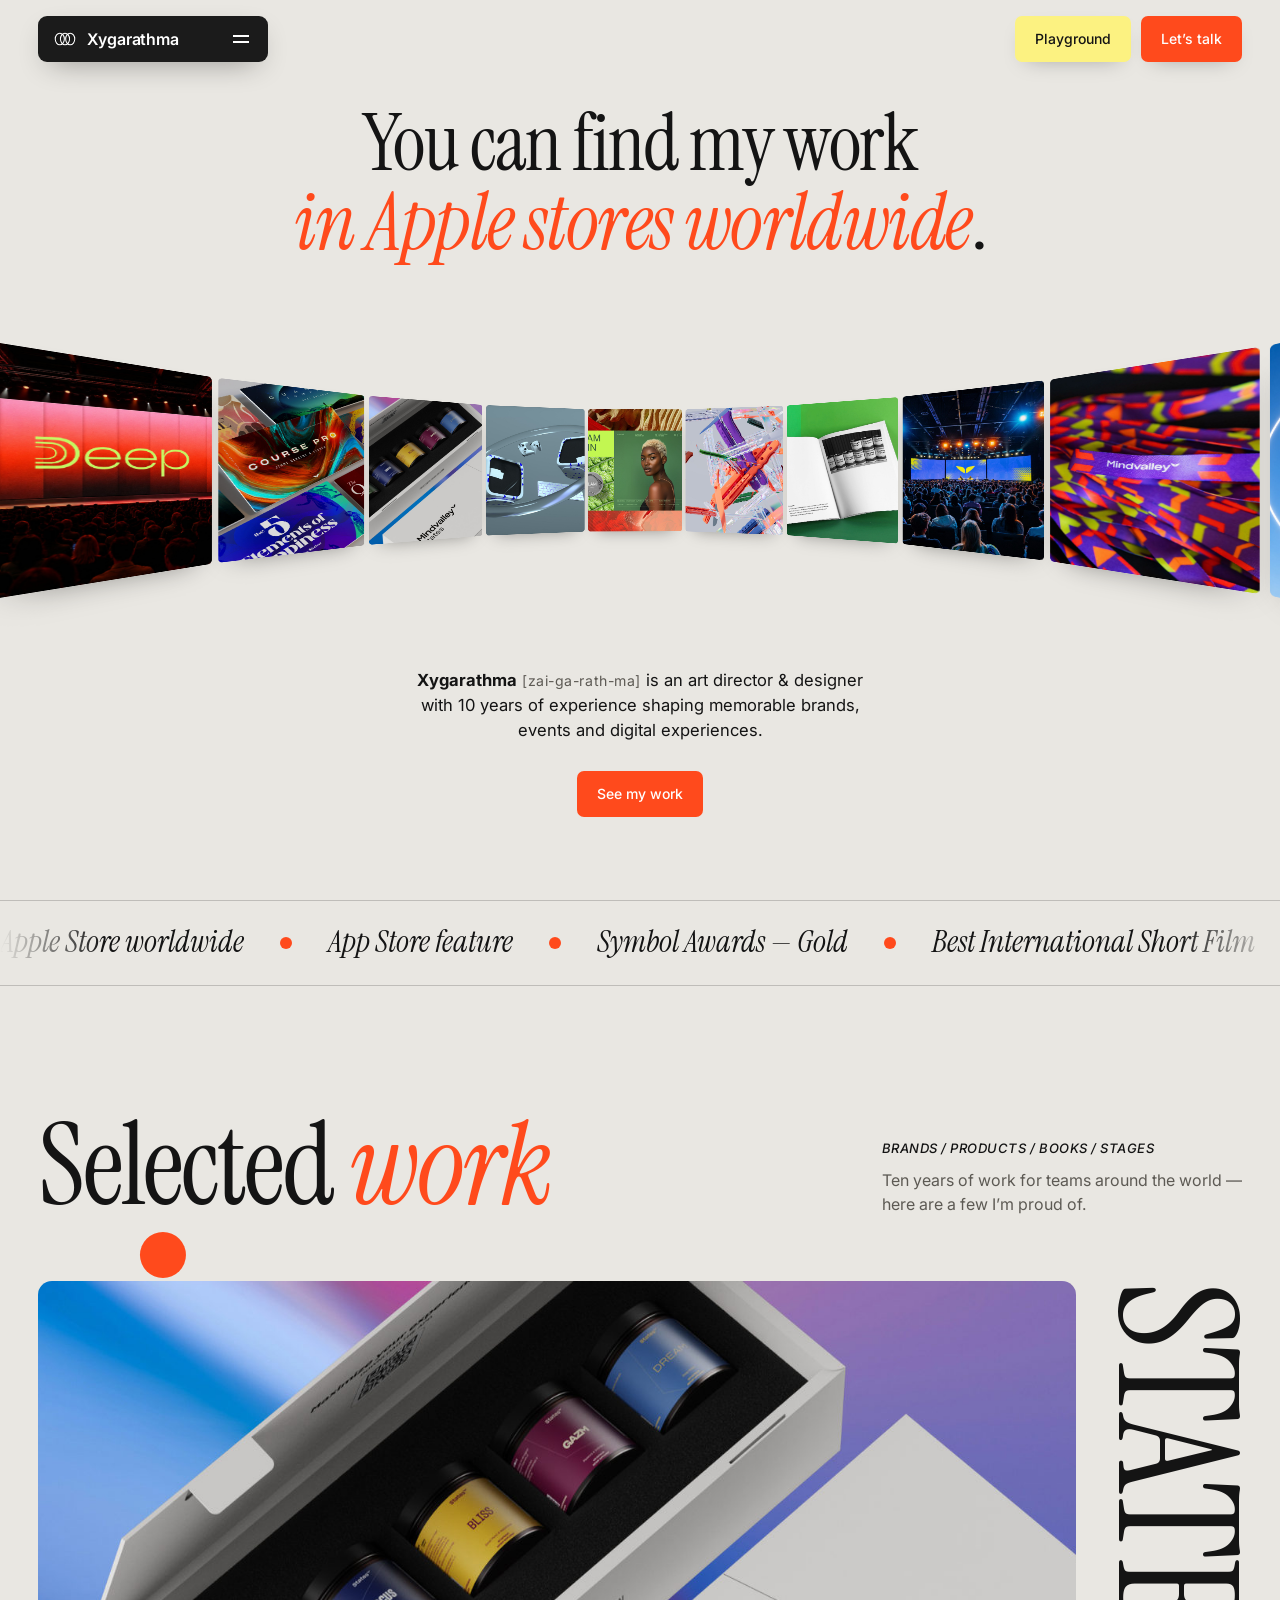
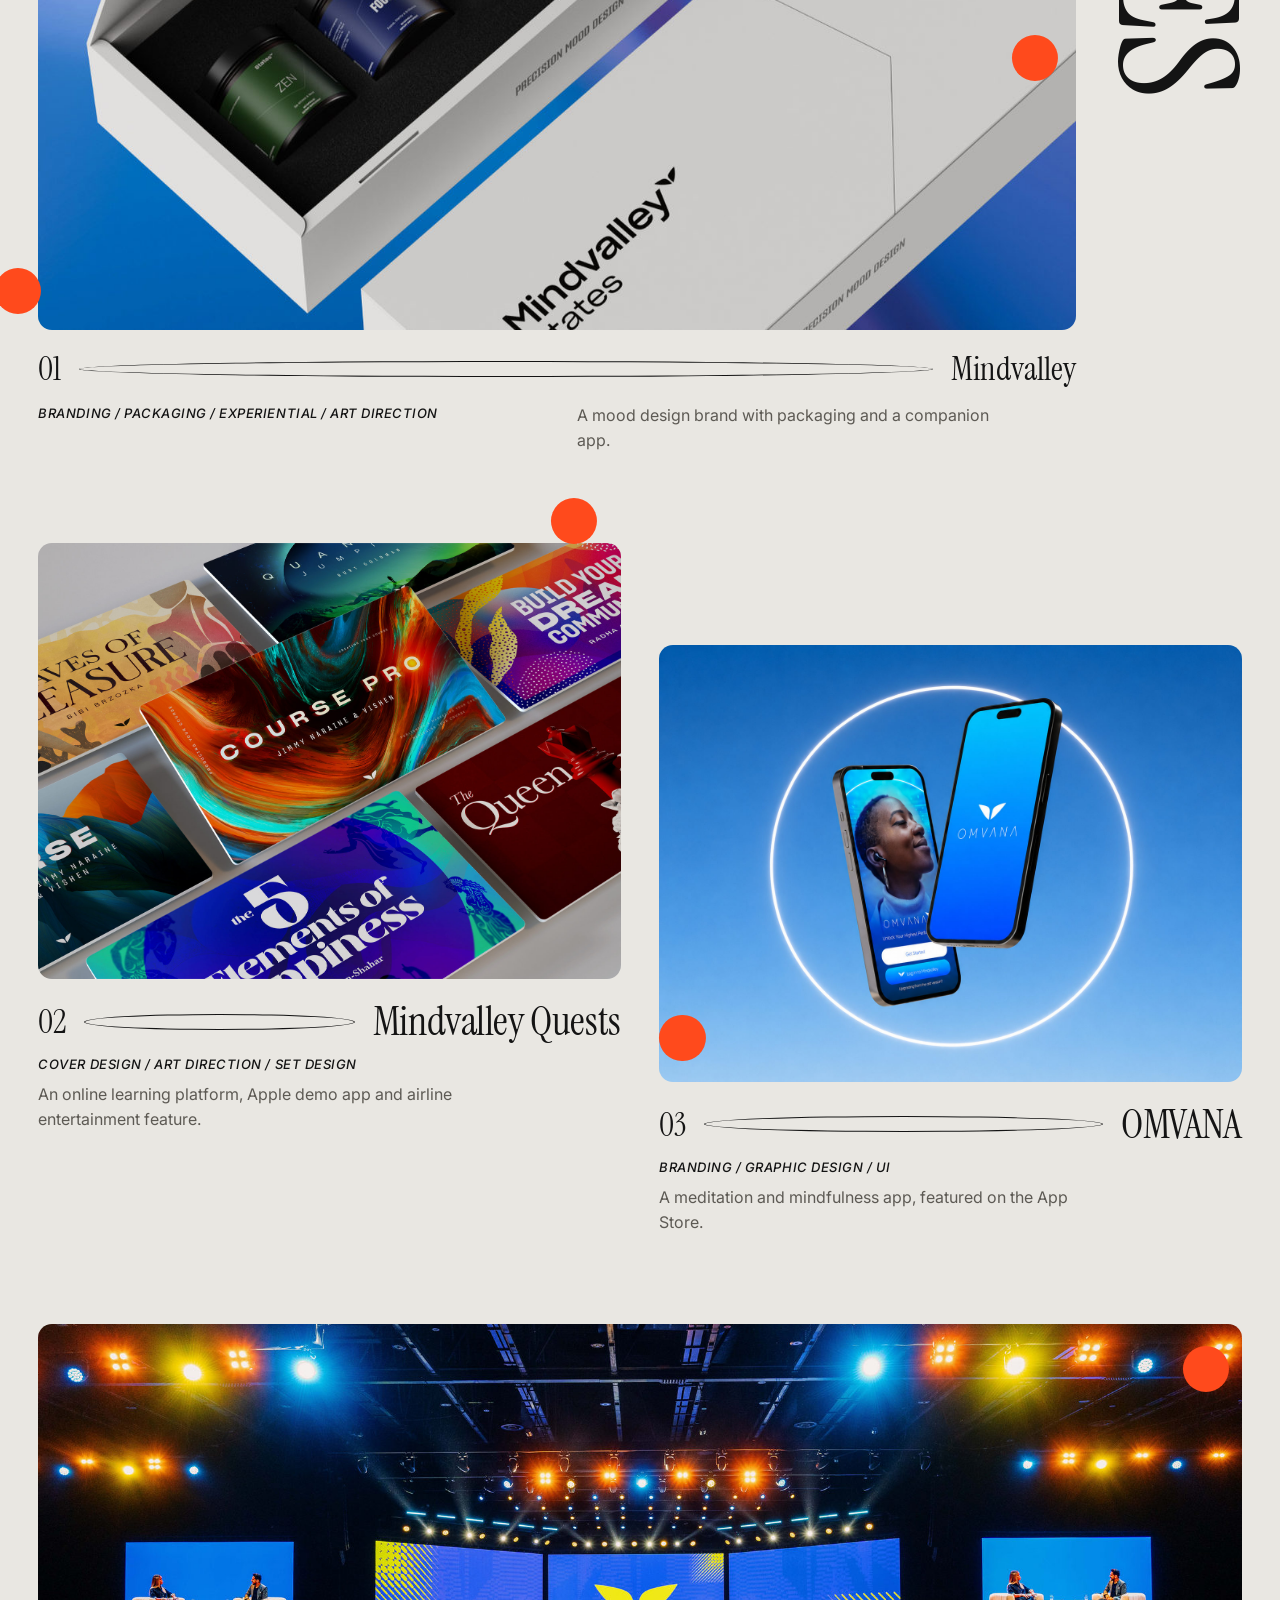
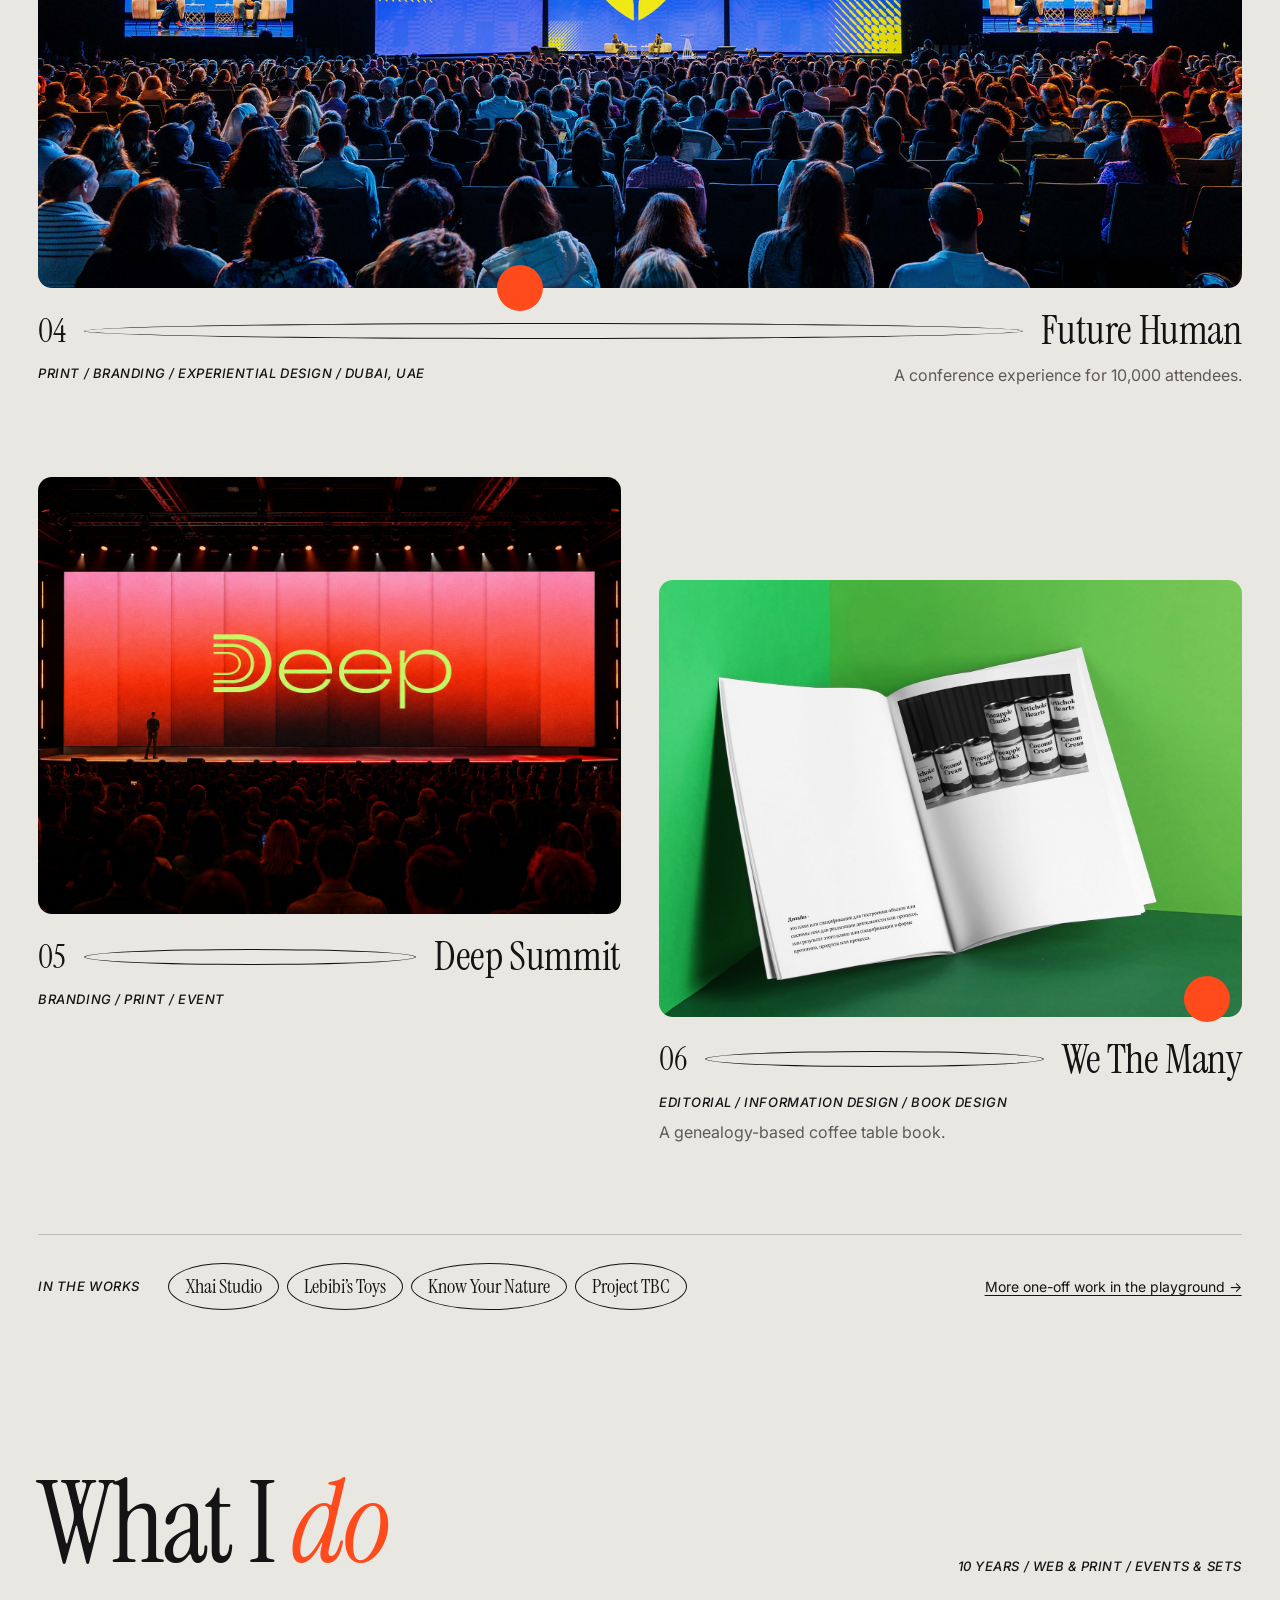
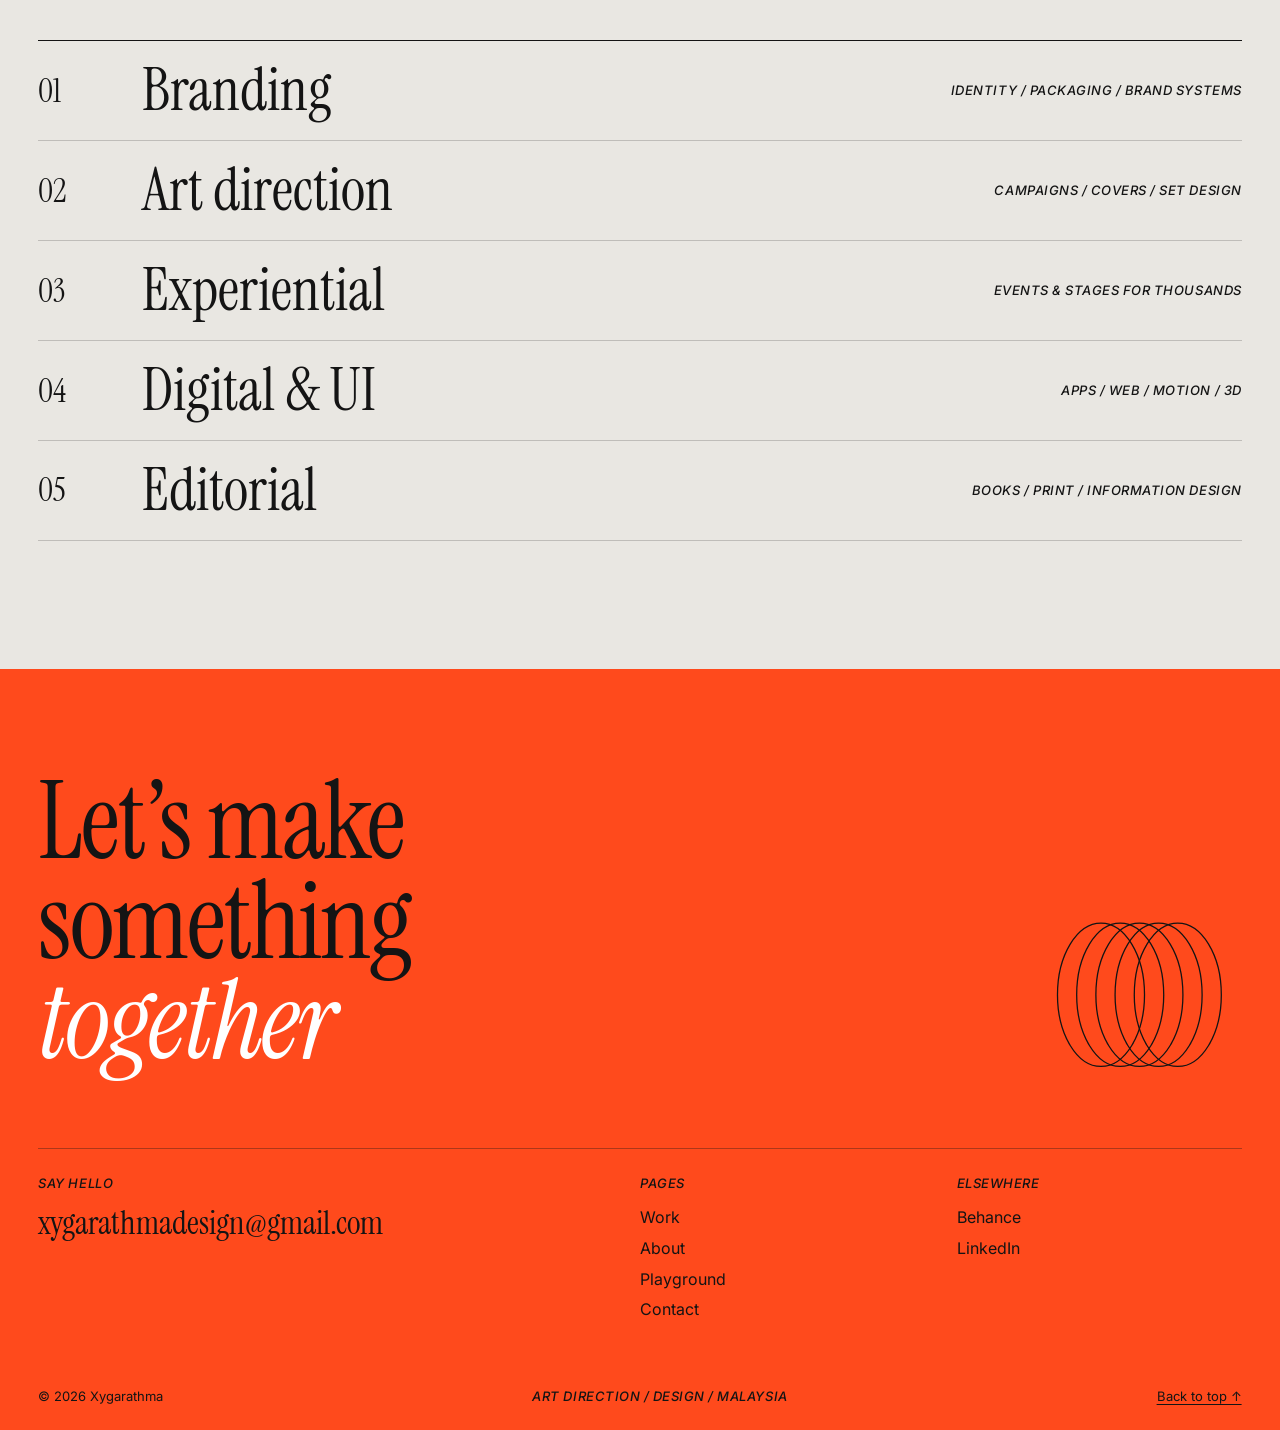
==== commit bdb8d17c: "Restyle home page after Melius and poster references Gallery-grey palette with poster orange, serif " ====
--- a/index.html
+++ b/index.html
@@ -7,7 +7,7 @@
   <meta name="description" content="Xygarathma is an art director and designer with 10 years of experience shaping memorable brands, events and digital experiences." />
   <link rel="preconnect" href="https://fonts.googleapis.com" />
   <link rel="preconnect" href="https://fonts.gstatic.com" crossorigin />
-  <link href="https://fonts.googleapis.com/css2?family=Bricolage+Grotesque:opsz,wdth,wght@12..96,75..100,300..800&family=Inter:wght@400;500&family=Caveat:wght@600&display=swap" rel="stylesheet" />
+  <link href="https://fonts.googleapis.com/css2?family=Instrument+Serif:ital@0;1&family=Inter:ital,wght@0,400;0,500;0,600;1,500&display=swap" rel="stylesheet" />
   <link rel="stylesheet" href="styles.css" />
 </head>
 <body>
@@ -15,62 +15,66 @@
 
   <!-- ───────────── NAV ───────────── -->
   <header class="nav">
-    <a href="#" class="nav__logo">xyga<span>*</span></a>
-    <nav class="nav__pill" aria-label="Primary">
-      <a href="#" class="is-active">Home</a>
-      <a href="#work">Work</a>
-      <a href="#services">Services</a>
-      <a href="#about">About</a>
-    </nav>
-    <a href="#contact" class="btn btn--yellow">Let’s talk</a>
+    <div class="nav__box">
+      <div class="nav__bar">
+        <a href="index.html" class="nav__logo">
+          <svg class="mark" viewBox="0 0 40 20" aria-hidden="true"><ellipse cx="12" cy="10" rx="7" ry="9"/><ellipse cx="20" cy="10" rx="7" ry="9"/><ellipse cx="28" cy="10" rx="7" ry="9"/></svg>
+          Xygarathma
+        </a>
+        <button class="nav__burger" aria-expanded="false" aria-controls="menu" aria-label="Menu"><span></span><span></span></button>
+      </div>
+      <nav class="nav__menu" id="menu" aria-label="Primary">
+        <a href="#work">Work</a>
+        <a href="about.html">About</a>
+        <a href="playground.html">Playground</a>
+        <a href="contact.html">Contact</a>
+      </nav>
+    </div>
+    <div class="nav__actions">
+      <a href="playground.html" class="btn btn--yellow">Playground</a>
+      <a href="contact.html" class="btn btn--orange">Let’s talk</a>
+    </div>
   </header>
 
   <main>
     <!-- ───────────── HERO ───────────── -->
     <section class="hero">
-      <div class="hero__fluid" aria-hidden="true">
-        <span class="blob b1"></span>
-        <span class="blob b2"></span>
-        <span class="blob b3"></span>
-        <span class="blob b4"></span>
-        <span class="blob b5"></span>
-      </div>
-      <div class="hero__grain" aria-hidden="true"></div>
-
-      <div class="hero__top">
-        <p class="eyebrow reveal">You can find my work<br/>in Apple stores worldwide</p>
-        <p class="hero__intro reveal" style="--d:.15s">
-          Art director &amp; designer with 10 years of experience shaping
-          memorable brands, events and digital experiences.
+      <h1 class="hero__title">
+        <span class="hero__lead load">You can find my work</span>
+        <span class="rotator load" style="--d:.15s" aria-live="polite"><span class="rotator__item is-current">in Apple stores worldwide</span></span>
+      </h1>
+
+      <!-- curved 3D gallery (Melius-style); JS duplicates the cards to fill the ring -->
+      <div class="ring load" style="--d:.3s" aria-hidden="true">
+        <div class="ring__track">
+          <figure class="ring__card"><img src="images/states.jpg" alt="" /></figure>
+          <figure class="ring__card"><img src="images/quests.jpg" alt="" /></figure>
+          <figure class="ring__card"><img src="images/deepsummit.jpg" alt="" /></figure>
+          <figure class="ring__card"><img src="images/omvana.jpg" alt="" /></figure>
+          <figure class="ring__card"><img src="images/projecttbc.jpg" alt="" /></figure>
+          <figure class="ring__card"><img src="images/futurehuman.jpg" alt="" /></figure>
+          <figure class="ring__card"><img src="images/wethemany.jpg" alt="" /></figure>
+          <figure class="ring__card"><img src="images/xhai.jpg" alt="" /></figure>
+          <figure class="ring__card"><img src="images/lebibi.jpg" alt="" /></figure>
+          <figure class="ring__card"><img src="images/knowyournature.jpg" alt="" /></figure>
+        </div>
+      </div>
+
+      <div class="hero__foot">
+        <p class="hero__sub load" style="--d:.45s">
+          <strong>Xygarathma</strong> <span class="say">[zai-ga-rath-ma]</span> is an art director &amp; designer
+          with 10 years of experience shaping memorable brands, events and digital experiences.
         </p>
-      </div>
-
-      <h1 class="hero__name" aria-label="Xygarathma">
-        <span class="line"><span class="word" data-split>Xyga</span></span>
-        <span class="line"><span class="word" data-split>Rathma</span></span>
-      </h1>
-      <p class="say reveal" style="--d:.6s">[zai-ga-rath-ma]</p>
-
-      <!-- floating stickers, Giobi-style collage -->
-      <div class="stickers" aria-hidden="true">
-        <div class="sticker s1" data-depth="18"><img src="images/omvana.jpg" alt="" /></div>
-        <div class="sticker s2" data-depth="-24"><img src="images/projecttbc.jpg" alt="" /></div>
-        <div class="sticker s3" data-depth="30"><img src="images/deepsummit.jpg" alt="" /></div>
-        <div class="sticker s4 note" data-depth="-14">brands · events · apps</div>
-      </div>
-
-      <a href="#work" class="hero__scroll">
-        <span>Scroll</span>
-        <svg viewBox="0 0 24 24" width="16" height="16"><path d="M12 4v16m0 0-6-6m6 6 6-6" fill="none" stroke="currentColor" stroke-width="1.6"/></svg>
-      </a>
-    </section>
-
-    <!-- ───────────── CLIENTS MARQUEE ───────────── -->
-    <section class="clients" aria-label="Recognition">
+        <a href="#work" class="btn btn--orange load" style="--d:.55s">See my work</a>
+      </div>
+    </section>
+
+    <!-- ───────────── RECOGNITION ───────────── -->
+    <section class="strip" aria-label="Recognition">
       <div class="marquee">
         <div class="marquee__track">
-          <span>Apple Store worldwide</span><i>✺</i><span>App Store feature</span><i>✺</i><span>Symbol Awards — Gold</span><i>✺</i><span>Best International Short Film</span><i>✺</i><span>11 Young Malaysians to Watch</span><i>✺</i>
-          <span>Apple Store worldwide</span><i>✺</i><span>App Store feature</span><i>✺</i><span>Symbol Awards — Gold</span><i>✺</i><span>Best International Short Film</span><i>✺</i><span>11 Young Malaysians to Watch</span><i>✺</i>
+          <span>Apple Store worldwide</span><i></i><span>App Store feature</span><i></i><span>Symbol Awards — Gold</span><i></i><span>Best International Short Film</span><i></i><span>11 Young Malaysians to Watch</span><i></i>
+          <span>Apple Store worldwide</span><i></i><span>App Store feature</span><i></i><span>Symbol Awards — Gold</span><i></i><span>Best International Short Film</span><i></i><span>11 Young Malaysians to Watch</span><i></i>
         </div>
       </div>
     </section>
@@ -78,146 +82,139 @@
     <!-- ───────────── WORK ───────────── -->
     <section class="work" id="work">
       <div class="section-head">
-        <h2 class="display reveal">Selected<br/>work</h2>
-        <p class="reveal" style="--d:.1s">Brands, products, books and stages for tens of thousands of people. Here are a few I’m proud of. <a href="https://www.xygarathma.com/playground" class="link">See the playground →</a></p>
-      </div>
-
-      <article class="project reveal" data-cursor>
-        <a href="https://www.xygarathma.com/states" class="project__media project__media--hero">
+        <h2 class="display reveal">Selected <em>work</em></h2>
+        <div class="section-head__side reveal" style="--d:.1s">
+          <p class="caps">Brands / Products / Books / Stages</p>
+          <p>Ten years of work for teams around the world — here are a few I’m proud of.</p>
+        </div>
+      </div>
+
+      <!-- Feature, laid out like a poster -->
+      <article class="project project--feature reveal" data-cursor>
+        <a href="https://www.xygarathma.com/states" class="project__media">
           <img src="images/states.jpg" alt="States mood design kit: a box of colourful bottles" />
-          <span class="project__tag">Branding · Packaging · Experiential · Art direction</span>
+          <span class="dot" style="--x:12%;--y:-4%"></span>
+          <span class="dot" style="--x:96%;--y:58%"></span>
+          <span class="dot" style="--x:-2%;--y:94%"></span>
         </a>
-        <div class="project__info">
-          <div>
-            <span class="meta">Mindvalley — Mood design</span>
-            <h4>States</h4>
-          </div>
-          <p>A mood design brand with packaging and a companion app.</p>
+        <h3 class="project__vertical" aria-hidden="true">States</h3>
+        <div class="project__row">
+          <span class="num">01</span><span class="ellipse"></span><span class="num">Mindvalley</span>
+        </div>
+        <div class="project__text">
+          <h3 class="project__title">States</h3>
+          <p class="caps">Branding / Packaging / Experiential / Art direction</p>
+          <p class="project__desc">A mood design brand with packaging and a companion app.</p>
         </div>
       </article>
 
       <div class="project-grid">
-        <article class="project project--sm reveal" data-cursor>
+        <article class="project reveal" data-cursor>
           <a href="https://www.xygarathma.com/quests" class="project__media">
             <img src="images/quests.jpg" alt="Mindvalley Quests course covers" />
-            <span class="project__tag">Cover design · Art direction · Set design</span>
-          </a>
-          <div class="project__info">
-            <div><span class="meta">Learning platform</span><h4>Mindvalley Quests</h4></div>
-            <p>An online learning platform, Apple demo app and airline entertainment feature.</p>
-          </div>
-        </article>
-        <article class="project project--sm reveal" style="--d:.12s" data-cursor>
+            <span class="dot" style="--x:92%;--y:-5%"></span>
+          </a>
+          <div class="project__row"><span class="num">02</span><span class="ellipse"></span><h3 class="project__title">Mindvalley Quests</h3></div>
+          <p class="caps">Cover design / Art direction / Set design</p>
+          <p class="project__desc">An online learning platform, Apple demo app and airline entertainment feature.</p>
+        </article>
+        <article class="project reveal" style="--d:.12s" data-cursor>
           <a href="https://www.xygarathma.com/omvana" class="project__media">
             <img src="images/omvana.jpg" alt="OMVANA app on two phones" />
-            <span class="project__tag">Branding · Graphic design · UI</span>
-          </a>
-          <div class="project__info">
-            <div><span class="meta">App Store feature</span><h4>OMVANA</h4></div>
-            <p>A meditation and mindfulness app.</p>
-          </div>
-        </article>
-      </div>
-
-      <article class="project reveal" data-cursor>
-        <a href="https://www.xygarathma.com/futurehuman" class="project__media project__media--wide">
+            <span class="dot" style="--x:4%;--y:90%"></span>
+          </a>
+          <div class="project__row"><span class="num">03</span><span class="ellipse"></span><h3 class="project__title">OMVANA</h3></div>
+          <p class="caps">Branding / Graphic design / UI</p>
+          <p class="project__desc">A meditation and mindfulness app, featured on the App Store.</p>
+        </article>
+      </div>
+
+      <article class="project project--wide reveal" data-cursor>
+        <a href="https://www.xygarathma.com/futurehuman" class="project__media">
           <img src="images/futurehuman.jpg" alt="Future Human conference stage in front of a large audience" />
-          <span class="project__tag">Print · Branding · Experiential design</span>
+          <span class="dot" style="--x:97%;--y:8%"></span>
+          <span class="dot" style="--x:40%;--y:100%"></span>
         </a>
-        <div class="project__info">
-          <div><span class="meta">Dubai, UAE</span><h4>Future Human</h4></div>
-          <p>A conference experience for 10,000 attendees.</p>
+        <div class="project__row"><span class="num">04</span><span class="ellipse"></span><h3 class="project__title">Future Human</h3></div>
+        <div class="project__split">
+          <p class="caps">Print / Branding / Experiential design / Dubai, UAE</p>
+          <p class="project__desc">A conference experience for 10,000 attendees.</p>
         </div>
       </article>
 
       <div class="project-grid">
-        <article class="project project--sm reveal" data-cursor>
+        <article class="project reveal" data-cursor>
           <a href="https://www.xygarathma.com/deepsummit" class="project__media">
             <img src="images/deepsummit.jpg" alt="Deep Summit logo on a glowing stage" />
-            <span class="project__tag">Branding · Print · Event</span>
-          </a>
-          <div class="project__info">
-            <div><span class="meta">Event identity</span><h4>Deep Summit</h4></div>
-          </div>
-        </article>
-        <article class="project project--sm reveal" style="--d:.12s" data-cursor>
+          </a>
+          <div class="project__row"><span class="num">05</span><span class="ellipse"></span><h3 class="project__title">Deep Summit</h3></div>
+          <p class="caps">Branding / Print / Event</p>
+        </article>
+        <article class="project reveal" style="--d:.12s" data-cursor>
           <a href="https://www.xygarathma.com/wethemany" class="project__media">
             <img src="images/wethemany.jpg" alt="We The Many book open on a green set" />
-            <span class="project__tag">Editorial · Information design · Book design</span>
-          </a>
-          <div class="project__info">
-            <div><span class="meta">Coffee table book</span><h4>We The Many</h4></div>
-            <p>A genealogy-based coffee table book.</p>
-          </div>
+            <span class="dot" style="--x:94%;--y:96%"></span>
+          </a>
+          <div class="project__row"><span class="num">06</span><span class="ellipse"></span><h3 class="project__title">We The Many</h3></div>
+          <p class="caps">Editorial / Information design / Book design</p>
+          <p class="project__desc">A genealogy-based coffee table book.</p>
         </article>
       </div>
 
       <div class="soon reveal">
-        <span class="eyebrow">In the works</span>
+        <p class="caps">In the works</p>
         <ul>
           <li><a href="https://www.xygarathma.com/xhaistudios">Xhai Studio</a></li>
           <li><a href="https://www.xygarathma.com/lebibistoys">Lebibi’s Toys</a></li>
           <li><a href="https://www.xygarathma.com/knowyournature">Know Your Nature</a></li>
           <li><a href="https://www.xygarathma.com/projecttbc">Project TBC</a></li>
         </ul>
+        <a href="playground.html" class="link">More one-off work in the playground →</a>
       </div>
     </section>
 
     <!-- ───────────── SERVICES ───────────── -->
-    <section class="services" id="services">
-      <h2 class="display display--light reveal">What I do</h2>
+    <section class="services">
+      <div class="section-head">
+        <h2 class="display reveal">What I <em>do</em></h2>
+        <p class="caps reveal" style="--d:.1s">10 years / Web &amp; print / Events &amp; sets</p>
+      </div>
       <ul class="services__list">
-        <li class="reveal"><span class="n">01</span><span class="t">Branding</span><span class="d">Identity, packaging, brand systems</span><span class="chip c1"></span></li>
-        <li class="reveal"><span class="n">02</span><span class="t">Art direction</span><span class="d">Campaigns, covers, shoots, set design</span><span class="chip c2"></span></li>
-        <li class="reveal"><span class="n">03</span><span class="t">Experiential</span><span class="d">Events and stages for thousands of people</span><span class="chip c3"></span></li>
-        <li class="reveal"><span class="n">04</span><span class="t">Digital &amp; UI</span><span class="d">Apps, web, motion and 3D</span><span class="chip c4"></span></li>
-        <li class="reveal"><span class="n">05</span><span class="t">Editorial</span><span class="d">Books, print, information design</span><span class="chip c1"></span></li>
+        <li class="reveal"><span class="num">01</span><span class="t">Branding</span><span class="caps">Identity / Packaging / Brand systems</span></li>
+        <li class="reveal"><span class="num">02</span><span class="t">Art direction</span><span class="caps">Campaigns / Covers / Set design</span></li>
+        <li class="reveal"><span class="num">03</span><span class="t">Experiential</span><span class="caps">Events &amp; stages for thousands</span></li>
+        <li class="reveal"><span class="num">04</span><span class="t">Digital &amp; UI</span><span class="caps">Apps / Web / Motion / 3D</span></li>
+        <li class="reveal"><span class="num">05</span><span class="t">Editorial</span><span class="caps">Books / Print / Information design</span></li>
       </ul>
     </section>
-
-    <!-- ───────────── ABOUT ───────────── -->
-    <section class="about" id="about">
-      <h2 class="about__title" aria-label="About me">
-        <span class="line"><span class="word" data-split>About</span></span>
-        <span class="line"><span class="word" data-split>me</span></span>
-      </h2>
-      <div class="about__board">
-        <div class="pin p1" data-float><img src="images/quests.jpg" alt="" /></div>
-        <div class="pin p2 note-card" data-float>published novelist — two books &amp; counting ✎</div>
-        <div class="pin p3 portrait" data-float>
-          <div class="art art--portrait"></div>
-          <span class="hand">hi! that’s me ↖</span>
-        </div>
-        <div class="pin p4" data-float><img src="images/wethemany.jpg" alt="" /></div>
-        <div class="about__text reveal">
-          <p>Hi, I’m Xygarathma — an art director and designer who grew up among the vibrant landscapes of Malaysia.</p>
-          <p>For 10 years I’ve worked across web and print, branding, events and set design, with a degree in animation and a soft spot for 3D. My work has won a Symbol Award Gold and Best International Short Film, and appears in Apple stores worldwide.</p>
-          <p>Off the clock: jewellery making, hiking, gaming, and the weird and wonderful sides of life.</p>
-          <a href="https://www.xygarathma.com/about" class="btn btn--dark">More about me</a>
-        </div>
-      </div>
-    </section>
   </main>
 
-  <!-- ───────────── CONTACT / FOOTER ───────────── -->
-  <footer class="contact" id="contact">
-    <div class="hero__fluid hero__fluid--footer" aria-hidden="true">
-      <span class="blob b1"></span><span class="blob b3"></span><span class="blob b5"></span>
-    </div>
-    <div class="contact__inner">
-      <p class="eyebrow reveal">Got a project in mind?</p>
-      <a href="mailto:xygarathmadesign@gmail.com" class="contact__big reveal">Let’s make<br/>something <em>lovely</em></a>
-      <div class="contact__row">
-        <a href="mailto:xygarathmadesign@gmail.com" class="btn btn--yellow btn--lg">xygarathmadesign@gmail.com</a>
-        <nav class="socials">
-          <!-- TODO: add your Behance and LinkedIn URLs -->
-          <a href="#">Behance</a><a href="#">LinkedIn</a>
-        </nav>
-      </div>
-    </div>
-    <div class="contact__foot">
+  <!-- ───────────── FOOTER (poster's orange block) ───────────── -->
+  <footer class="footer">
+    <div class="footer__top">
+      <a href="contact.html" class="footer__big">Let’s make something <em>together</em></a>
+      <svg class="rings" viewBox="0 0 160 120" aria-hidden="true">
+        <ellipse cx="50" cy="60" rx="34" ry="56"/><ellipse cx="65" cy="60" rx="34" ry="56"/><ellipse cx="80" cy="60" rx="34" ry="56"/><ellipse cx="95" cy="60" rx="34" ry="56"/><ellipse cx="110" cy="60" rx="34" ry="56"/>
+      </svg>
+    </div>
+    <div class="footer__cols">
+      <div>
+        <p class="caps">Say hello</p>
+        <a href="mailto:xygarathmadesign@gmail.com" class="footer__mail">xygarathmadesign@gmail.com</a>
+      </div>
+      <nav aria-label="Pages">
+        <p class="caps">Pages</p>
+        <a href="#work">Work</a><a href="about.html">About</a><a href="playground.html">Playground</a><a href="contact.html">Contact</a>
+      </nav>
+      <nav aria-label="Social">
+        <p class="caps">Elsewhere</p>
+        <!-- TODO: add your Behance and LinkedIn URLs -->
+        <a href="#">Behance</a><a href="#">LinkedIn</a>
+      </nav>
+    </div>
+    <div class="footer__base">
       <span>© <span id="year"></span> Xygarathma</span>
-      <span class="wordmark">xyga<span>*</span></span>
+      <span class="caps">Art direction / Design / Malaysia</span>
       <a href="#" class="link">Back to top ↑</a>
     </div>
   </footer>
--- a/styles.css
+++ b/styles.css
@@ -1,418 +1,355 @@
 /* ───────────────────────── Tokens ───────────────────────── */
 :root {
-  --cream: #f6f2ea;
-  --paper: #fffdf8;
-  --ink: #2a1210;          /* deep maroon-brown, from Giobi */
-  --ink-soft: #6b5752;
-  --deep: #0c2b2a;         /* deep teal, from Keto */
-  --yellow: #f7d84a;
-  --coral: #ff6a45;
-  --orange: #ffa53b;
-  --peri: #7f8cff;
-  --sky: #9fd3ff;
-  --sage: #7fbf9a;
-  --pink: #ff8fb8;
-
-  --radius-xl: 48px;
-  --radius-lg: 32px;
+  --bg: #e9e7e2;          /* soft gallery grey */
+  --paper: #f4f2ee;
+  --ink: #141414;
+  --ink-soft: #5d5a54;
+  --line: rgba(20, 20, 20, .2);
+  --orange: #ff4a1c;      /* poster orange */
+  --yellow: #fcf281;      /* Melius sign-in yellow */
+  --dark: #1b1b1b;
+
+  --serif: "Instrument Serif", "Times New Roman", serif;
+  --sans: "Inter", system-ui, sans-serif;
   --ease: cubic-bezier(.22, 1, .36, 1);
-  --display: "Bricolage Grotesque", system-ui, sans-serif;
-  --body: "Inter", system-ui, sans-serif;
   --gutter: clamp(16px, 3vw, 40px);
+  --radius: 14px;
 }
 
 *, *::before, *::after { box-sizing: border-box; }
 html { scroll-behavior: smooth; }
 body {
   margin: 0;
-  background: var(--cream);
+  background: var(--bg);
   color: var(--ink);
-  font-family: var(--body);
+  font-family: var(--sans);
   font-size: 16px;
   line-height: 1.55;
   -webkit-font-smoothing: antialiased;
   overflow-x: hidden;
 }
 a { color: inherit; text-decoration: none; }
-h1, h2, h3, h4, p { margin: 0; }
-::selection { background: var(--yellow); color: var(--ink); }
-
-.eyebrow {
-  font-size: 13px;
-  letter-spacing: .04em;
-  text-transform: uppercase;
-  opacity: .75;
-}
-.link { text-decoration: underline; text-underline-offset: 3px; }
+h1, h2, h3, p, figure { margin: 0; }
+button { font: inherit; color: inherit; background: none; border: 0; cursor: pointer; }
+::selection { background: var(--orange); color: #fff; }
+
+/* italic uppercase meta line, from the poster */
+.caps {
+  font-style: italic; font-weight: 500;
+  font-size: 13px; letter-spacing: .04em; text-transform: uppercase;
+}
+.link { text-decoration: underline; text-underline-offset: 3px; text-decoration-thickness: 1px; }
 .link:hover { text-decoration-thickness: 2px; }
 
 /* ───────────────────────── Buttons ───────────────────────── */
 .btn {
-  display: inline-flex; align-items: center; gap: .5em;
-  padding: 12px 22px;
-  border-radius: 999px;
+  display: inline-flex; align-items: center;
+  padding: 12px 20px; border-radius: 7px;
   font-size: 14px; font-weight: 500;
-  transition: transform .4s var(--ease), box-shadow .4s var(--ease), background .3s;
-  will-change: transform;
+  transition: transform .4s var(--ease), background .3s;
 }
 .btn:hover { transform: translateY(-2px); }
-.btn--yellow { background: var(--yellow); color: var(--ink); box-shadow: 0 6px 20px -8px rgba(247, 216, 74, .9); }
-.btn--yellow:hover { box-shadow: 0 12px 28px -8px rgba(247, 216, 74, 1); }
-.btn--dark { background: var(--ink); color: var(--cream); }
-.btn--lg { padding: 18px 30px; font-size: 16px; }
+.btn--yellow { background: var(--yellow); color: var(--ink); }
+.btn--orange { background: var(--orange); color: #fff; }
+.btn--orange:hover { background: #ff5f37; }
 
 /* ───────────────────────── Nav ───────────────────────── */
 .nav {
   position: fixed; inset: 0 0 auto 0; z-index: 50;
-  display: flex; align-items: center; justify-content: space-between;
-  padding: 20px var(--gutter);
-  color: var(--cream);
-  transition: color .4s, transform .5s var(--ease);
-}
-.nav.is-light { color: var(--ink); }
-.nav.is-hidden { transform: translateY(-110%); }
-.nav__logo {
-  font-family: var(--display);
-  font-size: 30px; font-weight: 700; letter-spacing: -.03em;
-}
-.nav__logo span, .wordmark span { color: var(--yellow); display: inline-block; transition: transform .8s var(--ease); }
-.nav__logo:hover span { transform: rotate(180deg); }
-.nav__pill {
-  display: flex; gap: 2px; padding: 4px;
-  border-radius: 999px;
-  background: rgba(255, 255, 255, .78);
-  backdrop-filter: blur(14px); -webkit-backdrop-filter: blur(14px);
-  box-shadow: 0 4px 30px -10px rgba(0,0,0,.25);
-}
-.nav__pill a {
-  color: var(--ink);
-  padding: 9px 20px; border-radius: 999px;
-  font-size: 14px; font-weight: 500;
-  transition: background .3s;
-}
-.nav__pill a:hover { background: rgba(42, 18, 16, .07); }
-.nav__pill a.is-active { background: #fff; box-shadow: 0 1px 6px rgba(0,0,0,.1); }
+  display: flex; justify-content: space-between; align-items: flex-start;
+  padding: 16px var(--gutter);
+  pointer-events: none;
+}
+.nav > * { pointer-events: auto; }
+.nav__box {
+  width: 230px;
+  background: var(--dark); color: #fff;
+  border-radius: 9px;
+  box-shadow: 0 10px 30px -12px rgba(0,0,0,.45);
+  overflow: hidden;
+  transition: width .6s var(--ease);
+}
+.nav__bar { display: flex; align-items: center; justify-content: space-between; padding: 10px 12px 10px 14px; }
+.nav__logo { display: inline-flex; align-items: center; gap: 9px; font-weight: 600; font-size: 16px; letter-spacing: -.01em; }
+.mark { width: 26px; height: 14px; fill: none; stroke: currentColor; stroke-width: 1.6; }
+.nav__logo:hover .mark ellipse { animation: spread .9s var(--ease); }
+.nav__logo:hover .mark ellipse:nth-child(1) { --dx: -3px; }
+.nav__logo:hover .mark ellipse:nth-child(3) { --dx: 3px; }
+@keyframes spread { 50% { transform: translateX(var(--dx, 0)); } }
+.nav__burger { width: 30px; height: 26px; position: relative; }
+.nav__burger span {
+  position: absolute; left: 7px; right: 7px; height: 1.5px; background: #fff;
+  transition: transform .5s var(--ease), top .5s var(--ease);
+}
+.nav__burger span:nth-child(1) { top: 9px; }
+.nav__burger span:nth-child(2) { top: 15px; }
+.nav.is-open .nav__burger span:nth-child(1) { top: 12px; transform: rotate(45deg); }
+.nav.is-open .nav__burger span:nth-child(2) { top: 12px; transform: rotate(-45deg); }
+.nav__menu {
+  display: grid; padding: 0 14px;
+  max-height: 0; opacity: 0;
+  transition: max-height .6s var(--ease), opacity .4s, padding .6s var(--ease);
+}
+.nav.is-open .nav__menu { max-height: 320px; opacity: 1; padding: 6px 14px 16px; }
+.nav__menu a {
+  font-family: var(--serif); font-size: 34px; line-height: 1.15;
+  border-top: 1px solid rgba(255,255,255,.12); padding: 6px 0;
+  transition: color .3s, padding-left .5s var(--ease);
+}
+.nav__menu a:hover { color: var(--yellow); padding-left: 8px; }
+.nav__actions { display: flex; gap: 10px; }
+.nav__actions .btn { box-shadow: 0 8px 22px -12px rgba(0,0,0,.35); }
 
 /* ───────────────────────── Hero ───────────────────────── */
 .hero {
-  position: relative;
   min-height: 100svh;
-  padding: 140px var(--gutter) 40px;
-  display: flex; flex-direction: column; justify-content: space-between;
-  background: var(--deep);
-  color: var(--cream);
-  border-radius: 0 0 var(--radius-xl) var(--radius-xl);
+  padding: 104px 0 48px;
+  display: flex; flex-direction: column; align-items: center;
+  text-align: center;
   overflow: hidden;
-  isolation: isolate;
-}
-.hero__fluid { position: absolute; inset: -10%; z-index: -2; filter: blur(70px) saturate(1.2); }
-.blob {
-  position: absolute; border-radius: 50%;
-  mix-blend-mode: screen; opacity: .9;
-  animation: drift 22s ease-in-out infinite alternate;
-}
-.b1 { width: 48vw; height: 48vw; left: -6%; top: 30%; background: var(--sky); animation-duration: 26s; }
-.b2 { width: 38vw; height: 38vw; left: 28%; top: -8%; background: var(--peri); animation-duration: 19s; animation-delay: -6s; }
-.b3 { width: 44vw; height: 44vw; right: -4%; bottom: -14%; background: var(--orange); animation-duration: 23s; animation-delay: -3s; }
-.b4 { width: 26vw; height: 26vw; left: 46%; bottom: 4%; background: var(--coral); animation-duration: 17s; animation-delay: -9s; }
-.b5 { width: 30vw; height: 30vw; right: 6%; top: 4%; background: var(--yellow); opacity: .75; animation-duration: 28s; animation-delay: -12s; }
-@keyframes drift {
-  0%   { transform: translate(0, 0) scale(1) rotate(0deg); }
-  33%  { transform: translate(6vw, -4vw) scale(1.12) rotate(40deg); }
-  66%  { transform: translate(-4vw, 5vw) scale(.92) rotate(-20deg); }
-  100% { transform: translate(3vw, 2vw) scale(1.05) rotate(10deg); }
-}
-/* soft film grain */
-.hero__grain {
-  position: absolute; inset: 0; z-index: -1; opacity: .18; pointer-events: none;
-  background-image: url("data:image/svg+xml;utf8,<svg xmlns='http://www.w3.org/2000/svg' width='200' height='200'><filter id='n'><feTurbulence type='fractalNoise' baseFrequency='.9' numOctaves='2' stitchTiles='stitch'/></filter><rect width='100%' height='100%' filter='url(%23n)' opacity='.6'/></svg>");
-  mix-blend-mode: overlay;
-}
-.hero__top {
-  display: grid; grid-template-columns: 1fr 1fr; gap: 40px; align-items: start;
-}
-.hero__intro {
-  font-size: clamp(18px, 1.6vw, 24px); line-height: 1.4;
-  max-width: 30ch; justify-self: end;
-}
-.hero__name {
-  font-family: var(--display);
-  font-weight: 800;
-  font-variation-settings: "wdth" 75, "opsz" 96;
-  font-size: clamp(88px, 21vw, 360px);
-  line-height: .8;
-  letter-spacing: -.045em;
-  text-transform: lowercase;
-  margin-top: 6vh;
-}
-.hero__name .line { display: block; overflow: hidden; padding-bottom: .04em; }
-.hero__name .line:nth-child(2) { padding-left: 14vw; }
-.word { display: inline-block; }
-.say {
-  margin: 14px 0 0 calc(14vw + 8px);
-  font-family: var(--body); font-weight: 400; font-size: 14px; letter-spacing: .08em;
-  text-transform: uppercase; opacity: .75;
-}
-.char {
-  display: inline-block;
-  transform: translateY(105%) rotate(6deg);
-  transition: transform 1.1s var(--ease);
-  transition-delay: calc(var(--i) * 45ms + var(--base, 0ms));
-}
-.is-in .char, .char.is-in { transform: none; }
-.hero__name .char:hover { color: var(--yellow); transition: color .2s, transform 1.1s var(--ease); }
-
-.hero__scroll {
-  position: absolute; left: var(--gutter); bottom: 32px;
-  display: inline-flex; align-items: center; gap: 8px;
-  font-size: 13px; text-transform: uppercase; letter-spacing: .06em; opacity: .8;
-}
-.hero__scroll svg { animation: bob 2s ease-in-out infinite; }
-@keyframes bob { 50% { transform: translateY(4px); } }
-
-/* stickers */
-.stickers { position: absolute; inset: 0; pointer-events: none; z-index: 1; }
-.sticker {
+}
+.hero__title {
+  font-family: var(--serif); font-weight: 400;
+  font-size: clamp(36px, 6.2vw, 96px);
+  line-height: 1; letter-spacing: -.02em;
+  padding: 0 var(--gutter);
+}
+.hero__lead { display: block; }
+.rotator {
+  display: inline-grid; position: relative;
+  font-style: italic; color: var(--orange);
+  padding: 0 .08em .12em;
+}
+.rotator__item { grid-area: 1 / 1; white-space: nowrap; }
+.rotator__item::after { content: "."; color: var(--ink); font-style: normal; }
+.rotator .ch {
+  display: inline-block; white-space: pre;
+  animation: chIn .9s var(--ease) both;
+  animation-delay: calc(var(--i) * 22ms);
+}
+.rotator__item.is-leaving .ch {
+  animation: chOut .55s var(--ease) both;
+  animation-delay: calc(var(--i) * 12ms);
+}
+@keyframes chIn  { from { opacity: 0; transform: translateY(.45em); filter: blur(6px); } }
+@keyframes chOut { to   { opacity: 0; transform: translateY(-.4em); filter: blur(6px); } }
+
+/* curved gallery */
+.ring {
+  position: relative; width: 100%;
+  height: clamp(240px, 40vh, 460px);
+  margin: clamp(8px, 2vh, 28px) 0;
+  perspective: var(--p, 600px);
+}
+.ring__track { position: absolute; left: 50%; top: 50%; transform-style: preserve-3d; }
+.ring__card {
   position: absolute;
-  border-radius: 18px; overflow: hidden;
-  box-shadow: 0 30px 60px -20px rgba(0,0,0,.45);
-  opacity: 0; transition: opacity 1s var(--ease) 1s;
-}
-.is-loaded .sticker { opacity: 1; }
-.sticker > img { width: 100%; height: 100%; object-fit: cover; display: block; }
-.s1 { width: clamp(110px, 12vw, 190px); aspect-ratio: 4/5; right: 22%; top: 34%; --r: -8deg; }
-.s2 { width: clamp(90px, 9vw, 140px); aspect-ratio: 1; right: 3%; top: 38%; --r: 7deg; }
-.s3 { width: clamp(120px, 13vw, 210px); aspect-ratio: 4/3; left: 44%; top: 20%; --r: -4deg; }
-.note {
-  right: 10%; bottom: 10%;
-  background: var(--yellow); color: var(--ink);
-  padding: 12px 18px; border-radius: 999px;
-  font-family: "Caveat", cursive; font-size: 24px;
-  --r: 5deg;
-}
-.sticker { transform: translate(var(--x, 0), var(--y, 0)) rotate(var(--r)); transition: opacity 1s var(--ease) 1s, transform 1.2s var(--ease); }
-
-/* ───────────────────────── Placeholder art (swap for real images) ───────────────────────── */
-.art { position: relative; background-size: cover; background-position: center; }
-.art--portrait { background:
-  radial-gradient(ellipse 30% 26% at 50% 38%, #e9b89a 0 98%, transparent),
-  radial-gradient(ellipse 48% 40% at 50% 100%, var(--ink) 0 98%, transparent),
-  linear-gradient(180deg, var(--sky), var(--peri)); }
-
-
-/* ───────────────────────── Clients marquee ───────────────────────── */
-.clients { padding: 72px 0; }
-.marquee { overflow: hidden; mask-image: linear-gradient(90deg, transparent, #000 10%, #000 90%, transparent); }
+  width: var(--w, 240px); height: var(--h, 330px);
+  margin: calc(var(--h, 330px) / -2) 0 0 calc(var(--w, 240px) / -2);
+  border-radius: 6px; overflow: hidden;
+  background: #d8d5cf;
+  box-shadow: 0 20px 40px -24px rgba(0,0,0,.4);
+  backface-visibility: hidden;
+}
+.ring__card img { width: 100%; height: 100%; object-fit: cover; display: block; }
+
+.hero__foot { display: grid; justify-items: center; gap: 28px; padding: 0 var(--gutter); }
+.hero__sub { max-width: 46ch; font-size: clamp(16px, 1.3vw, 19px); line-height: 1.5; }
+.say { color: var(--ink-soft); font-size: .85em; letter-spacing: .04em; }
+
+/* page-load fade */
+.load { opacity: 0; transform: translateY(24px); transition: opacity 1.1s var(--ease), transform 1.2s var(--ease); transition-delay: var(--d, 0s); }
+.is-loaded .load { opacity: 1; transform: none; }
+.ring.load { transform: scale(.94); }
+.is-loaded .ring.load { transform: none; }
+
+/* ───────────────────────── Recognition strip ───────────────────────── */
+.strip { border-block: 1px solid var(--line); padding: 18px 0; }
+.marquee { overflow: hidden; mask-image: linear-gradient(90deg, transparent, #000 8%, #000 92%, transparent); }
 .marquee__track {
-  display: flex; align-items: center; gap: 48px; width: max-content;
-  animation: marquee 40s linear infinite;
-  font-family: var(--display); font-weight: 700;
-  font-size: clamp(28px, 3.4vw, 48px); letter-spacing: -.02em;
-  color: var(--ink-soft);
-}
-.marquee__track i { font-style: normal; color: var(--coral); font-size: .6em; }
-.marquee:hover .marquee__track { animation-play-state: paused; }
+  display: flex; align-items: center; gap: 36px; width: max-content;
+  font-family: var(--serif); font-style: italic;
+  font-size: clamp(24px, 2.4vw, 34px);
+  animation: marquee 45s linear infinite;
+}
+.marquee__track i { width: 12px; height: 12px; border-radius: 50%; background: var(--orange); flex: none; }
 @keyframes marquee { to { transform: translateX(-50%); } }
 
 /* ───────────────────────── Section heads ───────────────────────── */
 .display {
-  font-family: var(--display);
-  font-weight: 800;
-  font-variation-settings: "wdth" 75, "opsz" 96;
-  font-size: clamp(64px, 11vw, 180px);
-  line-height: .82; letter-spacing: -.04em;
-  text-transform: lowercase;
-}
+  font-family: var(--serif); font-weight: 400;
+  font-size: clamp(56px, 9vw, 150px);
+  line-height: .9; letter-spacing: -.025em;
+}
+.display em { color: var(--orange); }
 .section-head {
-  display: grid; grid-template-columns: 1.3fr 1fr; gap: 40px; align-items: end;
-  margin-bottom: 56px;
-}
-.section-head p { max-width: 38ch; font-size: 18px; color: var(--ink-soft); justify-self: end; }
+  display: flex; flex-wrap: wrap; justify-content: space-between; align-items: flex-end; gap: 24px 40px;
+  margin-bottom: clamp(40px, 5vw, 72px);
+}
+.section-head__side { max-width: 36ch; display: grid; gap: 10px; color: var(--ink-soft); }
+.section-head__side .caps { color: var(--ink); }
 
 /* ───────────────────────── Work ───────────────────────── */
-.work { padding: 40px var(--gutter) 120px; max-width: 1440px; margin: 0 auto; }
-.project {
-  background: var(--paper);
-  border-radius: var(--radius-xl);
-  overflow: hidden;
-  box-shadow: 0 1px 0 rgba(42,18,16,.06), 0 30px 60px -40px rgba(42,18,16,.35);
-  margin-bottom: 28px;
-}
+.work { padding: clamp(80px, 10vw, 140px) var(--gutter) 60px; max-width: 1440px; margin: 0 auto; }
+.project { margin-bottom: clamp(56px, 7vw, 100px); }
 .project__media {
-  display: block; position: relative; overflow: hidden;
-  aspect-ratio: 16 / 8.5;
-}
-.project__media > img {
-  position: absolute; inset: 0; width: 100%; height: 100%;
-  object-fit: cover;
-  transition: transform 1.4s var(--ease);
-}
-.project:hover .project__media > img { transform: scale(1.05); }
-.project__media--hero { aspect-ratio: 16 / 7.4; }
-.project__media--wide { aspect-ratio: 16 / 8; }
-.project__tag {
-  position: absolute; top: 20px; left: 20px; z-index: 2;
-  background: rgba(255,255,255,.85); backdrop-filter: blur(8px);
-  padding: 7px 14px; border-radius: 999px; font-size: 13px; font-weight: 500;
-}
-.project__info {
-  display: grid; grid-template-columns: 1fr 1fr; gap: 32px;
-  padding: 28px 36px 34px;
-}
-.project__info h4 {
-  font-family: var(--display); font-weight: 600;
-  font-size: clamp(20px, 1.8vw, 26px); line-height: 1.2; letter-spacing: -.01em;
-  margin-top: 4px;
-}
-.project__info p { color: var(--ink-soft); max-width: 46ch; }
-.meta { font-size: 13px; color: var(--ink-soft); }
-.project-grid { display: grid; grid-template-columns: 1fr 1fr; gap: 28px; }
-.project--sm .project__media { aspect-ratio: 4 / 3.4; }
-.project--sm .project__info { grid-template-columns: 1fr; padding: 22px 28px 26px; }
-
-/* in the works */
+  display: block; position: relative;
+  aspect-ratio: 4 / 3;
+  border-radius: var(--radius);
+}
+.project__media img {
+  position: absolute; inset: 0; width: 100%; height: 100%; object-fit: cover;
+  border-radius: var(--radius);
+  transition: transform 1.2s var(--ease), border-radius 1.2s var(--ease);
+}
+.project:hover .project__media img { transform: scale(.985); border-radius: calc(var(--radius) * 2); }
+
+/* orange dots that sit on the image edge, like the poster */
+.dot {
+  position: absolute; left: var(--x); top: var(--y);
+  width: clamp(28px, 3.6vw, 52px); aspect-ratio: 1; border-radius: 50%;
+  background: var(--orange);
+  transform: translate(-50%, -50%) scale(0);
+  transition: transform 1s var(--ease) .3s;
+  animation: float 7s ease-in-out infinite;
+  pointer-events: none;
+}
+.project.is-in .dot { transform: translate(-50%, -50%) scale(1); }
+.dot:nth-of-type(2) { animation-delay: -2.5s; }
+.dot:nth-of-type(3) { animation-delay: -5s; }
+@keyframes float { 50% { translate: 0 -10px; } }
+.project:hover .dot { transition-delay: 0s; }
+
+.project__row {
+  display: flex; align-items: center; gap: 18px;
+  margin-top: 22px;
+}
+.num { font-family: var(--serif); font-size: clamp(26px, 2.6vw, 40px); line-height: 1; }
+.ellipse {
+  flex: 1; min-width: 40px; height: 16px;
+  border: 1px solid var(--ink); border-radius: 50%;
+  transition: transform 1s var(--ease);
+  transform-origin: left;
+}
+.project:hover .ellipse { transform: scaleY(1.6); }
+.project__title {
+  font-family: var(--serif); font-weight: 400;
+  font-size: clamp(30px, 3.2vw, 50px); line-height: 1; letter-spacing: -.01em;
+}
+.project .caps { margin-top: 12px; }
+.project__desc { margin-top: 8px; color: var(--ink-soft); max-width: 44ch; }
+
+.project-grid { display: grid; grid-template-columns: 1fr 1fr; gap: clamp(24px, 3vw, 48px); }
+.project-grid .project:nth-child(2) { margin-top: clamp(0px, 8vw, 120px); }   /* staggered, editorial */
+
+/* feature: image + giant vertical title */
+.project--feature {
+  display: grid; grid-template-columns: 1fr auto; column-gap: clamp(16px, 2.5vw, 40px);
+}
+.project--feature .project__media { aspect-ratio: 16 / 10; grid-column: 1; grid-row: 1; }
+.project__vertical {
+  grid-column: 2; grid-row: 1 / span 3;
+  writing-mode: vertical-rl;
+  font-family: var(--serif); font-weight: 400; text-transform: uppercase;
+  font-size: clamp(90px, 13vw, 210px); line-height: .8; letter-spacing: -.01em;
+  align-self: start;
+}
+.project--feature .project__row { grid-column: 1; }
+.project--feature .project__text {
+  grid-column: 1;
+  display: grid; grid-template-columns: 1fr 1fr; gap: 6px 40px; align-items: start; margin-top: 18px;
+}
+.project--feature .project__title { display: none; }
+.project--feature .project__text .caps { margin-top: 0; }
+.project--feature .project__desc { margin-top: 0; }
+
+.project--wide .project__media { aspect-ratio: 16 / 7.5; }
+.project__split { display: flex; flex-wrap: wrap; justify-content: space-between; gap: 8px 40px; }
+.project__split .project__desc { margin-top: 12px; }
+
 .soon {
-  display: flex; flex-wrap: wrap; align-items: baseline; gap: 12px 32px;
-  padding: 28px 4px 0; border-top: 1px solid rgba(42,18,16,.15); margin-top: 20px;
+  display: flex; flex-wrap: wrap; align-items: center; gap: 14px 28px;
+  border-top: 1px solid var(--line); padding-top: 28px;
 }
 .soon ul { display: flex; flex-wrap: wrap; gap: 8px; list-style: none; margin: 0; padding: 0; }
-.soon a {
-  display: inline-block; padding: 8px 16px; border-radius: 999px;
-  border: 1px solid rgba(42,18,16,.25); font-size: 14px;
-  transition: background .3s, border-color .3s, transform .4s var(--ease);
-}
-.soon a:hover { background: var(--yellow); border-color: var(--yellow); transform: translateY(-2px); }
+.soon li a {
+  display: inline-block; padding: 7px 16px;
+  border: 1px solid var(--ink); border-radius: 50%;     /* ellipse pills */
+  font-family: var(--serif); font-size: 20px;
+  transition: background .3s, color .3s, border-color .3s;
+}
+.soon li a:hover { background: var(--orange); border-color: var(--orange); color: #fff; }
+.soon .link { margin-left: auto; font-size: 14px; }
 
 /* ───────────────────────── Services ───────────────────────── */
-.services {
-  background: var(--ink); color: var(--cream);
-  border-radius: var(--radius-xl);
-  margin: 0 var(--gutter);
-  padding: clamp(56px, 8vw, 120px) clamp(24px, 5vw, 80px);
-}
-.display--light { color: var(--cream); margin-bottom: 48px; }
-.services__list { list-style: none; margin: 0; padding: 0; }
+.services { padding: clamp(60px, 8vw, 120px) var(--gutter) clamp(80px, 10vw, 140px); max-width: 1440px; margin: 0 auto; }
+.services__list { list-style: none; margin: 0; padding: 0; border-top: 1px solid var(--ink); }
 .services__list li {
+  display: grid; grid-template-columns: 80px 1fr auto; align-items: center; gap: 24px;
+  padding: 20px 0; border-bottom: 1px solid var(--line);
   position: relative;
-  display: grid; grid-template-columns: 80px 1.2fr 1fr; align-items: center; gap: 24px;
-  padding: 28px 0;
-  border-top: 1px solid rgba(246,242,234,.18);
-  cursor: default;
-}
-.services__list li:last-child { border-bottom: 1px solid rgba(246,242,234,.18); }
-.services__list .n { font-size: 13px; opacity: .6; }
+}
 .services__list .t {
-  font-family: var(--display); font-weight: 600;
-  font-size: clamp(28px, 4vw, 56px); letter-spacing: -.03em; line-height: 1;
+  font-family: var(--serif); font-size: clamp(36px, 4.6vw, 72px); line-height: 1;
   transition: transform .6s var(--ease), color .3s;
 }
-.services__list .d { opacity: .7; transition: opacity .3s; }
-.services__list li:hover .t { transform: translateX(16px); color: var(--yellow); }
-.services__list li:hover .d { opacity: 1; }
-.chip {
-  position: absolute; right: 0; top: 50%;
-  width: 64px; height: 64px; border-radius: 50%;
-  transform: translateY(-50%) scale(0) rotate(-90deg);
-  transition: transform .6s var(--ease);
-}
-.services__list li:hover .chip { transform: translateY(-50%) scale(1) rotate(0); }
-.c1 { background: conic-gradient(var(--yellow), var(--coral), var(--yellow)); }
-.c2 { background: conic-gradient(var(--peri), var(--sky), var(--peri)); }
-.c3 { background: conic-gradient(var(--pink), var(--orange), var(--pink)); }
-.c4 { background: conic-gradient(var(--sage), var(--yellow), var(--sage)); }
-
-/* ───────────────────────── About ───────────────────────── */
-.about { padding: clamp(80px, 10vw, 160px) var(--gutter); max-width: 1440px; margin: 0 auto; }
-.about__title {
-  font-family: var(--display); font-weight: 800;
-  font-variation-settings: "wdth" 75, "opsz" 96;
-  font-size: clamp(88px, 19vw, 320px);
-  line-height: .8; letter-spacing: -.045em; text-transform: lowercase;
-  display: flex; flex-wrap: wrap; gap: 0 .2em;
-}
-.about__title .line { display: block; overflow: hidden; padding-bottom: .04em; }
-.about__board {
-  position: relative;
-  display: grid; grid-template-columns: repeat(12, 1fr); gap: 20px;
-  margin-top: -4vw;
-  min-height: 520px;
-}
-.pin {
-  position: relative; border-radius: 16px; overflow: hidden;
-  box-shadow: 0 24px 50px -24px rgba(42,18,16,.45);
-  transform: rotate(var(--r));
-  transition: transform .8s var(--ease);
-}
-.pin:hover { transform: rotate(0deg) scale(1.04); z-index: 3; }
-.pin > .art, .pin > img { width: 100%; height: 100%; object-fit: cover; display: block; }
-.p1 { grid-column: 1 / 3; aspect-ratio: 3/4; align-self: start; margin-top: 120px; --r: -6deg; }
-.p2 {
-  grid-column: 3 / 6; align-self: start; margin-top: 40px; --r: 4deg;
-  background: #fbf3c9; padding: 28px;
-  font-family: "Caveat", cursive; font-size: 30px; line-height: 1.1; color: var(--ink);
-}
-.p3 { grid-column: 6 / 9; aspect-ratio: 4/5; align-self: start; margin-top: 90px; --r: -2deg; background: #fff; padding: 12px 12px 48px; overflow: visible; }
-.p3 .art { border-radius: 6px; }
-.hand {
-  position: absolute; bottom: 10px; left: 16px;
-  font-family: "Caveat", cursive; font-size: 24px;
-}
-.p4 { grid-column: 4 / 6; aspect-ratio: 1; align-self: end; --r: 9deg; width: 70%; margin-bottom: 20px; }
-.about__text {
-  grid-column: 9 / 13; align-self: center;
-  font-size: 18px; color: var(--ink-soft);
-  display: grid; gap: 18px; justify-items: start;
-}
-.about__text p:first-child { color: var(--ink); font-size: 22px; line-height: 1.4; }
-
-/* ───────────────────────── Contact ───────────────────────── */
-.contact {
-  position: relative; isolation: isolate; overflow: hidden;
-  background: var(--deep); color: var(--cream);
-  border-radius: var(--radius-xl) var(--radius-xl) 0 0;
-  padding: clamp(80px, 10vw, 140px) var(--gutter) 28px;
-}
-.hero__fluid--footer { opacity: .7; }
-.contact__inner { max-width: 1440px; margin: 0 auto; }
-.contact__big {
-  display: block; margin: 20px 0 48px;
-  font-family: var(--display); font-weight: 800;
-  font-variation-settings: "wdth" 75, "opsz" 96;
-  font-size: clamp(56px, 10vw, 170px);
-  line-height: .85; letter-spacing: -.04em; text-transform: lowercase;
-  transition: color .4s;
-}
-.contact__big em { font-style: normal; color: var(--yellow); }
-.contact__big:hover { color: #fff; }
-.contact__row { display: flex; flex-wrap: wrap; justify-content: space-between; align-items: center; gap: 24px; }
-.socials { display: flex; gap: 28px; }
-.socials a { position: relative; }
-.socials a::after {
-  content: ""; position: absolute; left: 0; right: 0; bottom: -3px; height: 1px; background: currentColor;
+.services__list li::after {
+  content: ""; position: absolute; left: 0; top: 50%;
+  width: 14px; height: 14px; border-radius: 50%; background: var(--orange);
+  transform: translate(-30px, -50%) scale(0); transition: transform .5s var(--ease);
+}
+.services__list li:hover .t { transform: translateX(18px); font-style: italic; color: var(--orange); }
+.services__list li:hover::after { transform: translate(52px, -50%) scale(1); }
+
+/* ───────────────────────── Footer ───────────────────────── */
+.footer {
+  background: var(--orange); color: var(--ink);
+  padding: clamp(56px, 8vw, 110px) var(--gutter) 24px;
+}
+.footer__top { display: flex; justify-content: space-between; align-items: flex-end; gap: 32px; max-width: 1440px; margin: 0 auto; }
+.footer__big {
+  font-family: var(--serif); font-size: clamp(52px, 8.5vw, 140px); line-height: .92; letter-spacing: -.02em;
+  max-width: 11ch;
+}
+.footer__big em { color: #fff; transition: letter-spacing .8s var(--ease); }
+.footer__big:hover em { letter-spacing: .02em; }
+.rings { width: clamp(120px, 16vw, 220px); flex: none; fill: none; stroke: var(--ink); stroke-width: 1; overflow: visible; }
+.rings ellipse { transform-box: fill-box; transform-origin: center; animation: breathe 6s ease-in-out infinite; }
+.rings ellipse:nth-child(2) { animation-delay: -1.2s; }
+.rings ellipse:nth-child(3) { animation-delay: -2.4s; }
+.rings ellipse:nth-child(4) { animation-delay: -3.6s; }
+.rings ellipse:nth-child(5) { animation-delay: -4.8s; }
+@keyframes breathe { 50% { transform: scaleX(.55); } }
+.footer__cols {
+  display: grid; grid-template-columns: 2fr 1fr 1fr; gap: 32px;
+  max-width: 1440px; margin: clamp(48px, 6vw, 90px) auto 0;
+  padding-top: 24px; border-top: 1px solid rgba(20,20,20,.35);
+}
+.footer__cols > * { display: grid; align-content: start; gap: 6px; }
+.footer__cols .caps { margin-bottom: 6px; }
+.footer__cols nav a { width: fit-content; position: relative; }
+.footer__cols nav a::after {
+  content: ""; position: absolute; left: 0; right: 0; bottom: 1px; height: 1px; background: currentColor;
   transform: scaleX(0); transform-origin: right; transition: transform .5s var(--ease);
 }
-.socials a:hover::after { transform: scaleX(1); transform-origin: left; }
-.contact__foot {
-  max-width: 1440px; margin: 100px auto 0;
-  display: flex; justify-content: space-between; align-items: center;
-  font-size: 13px; opacity: .85;
-}
-.wordmark { font-family: var(--display); font-weight: 700; font-size: 28px; letter-spacing: -.03em; }
+.footer__cols nav a:hover::after { transform: scaleX(1); transform-origin: left; }
+.footer__mail { font-family: var(--serif); font-size: clamp(24px, 2.6vw, 38px); line-height: 1.1; width: fit-content; }
+.footer__mail:hover { color: #fff; }
+.footer__base {
+  display: flex; flex-wrap: wrap; justify-content: space-between; gap: 12px;
+  max-width: 1440px; margin: 64px auto 0; font-size: 13px;
+}
 
 /* ───────────────────────── Scroll reveal ───────────────────────── */
-.reveal {
-  opacity: 0; transform: translateY(40px);
-  transition: opacity 1s var(--ease), transform 1.2s var(--ease);
-  transition-delay: var(--d, 0s);
-}
+.reveal { opacity: 0; transform: translateY(36px); transition: opacity 1s var(--ease), transform 1.2s var(--ease); transition-delay: var(--d, 0s); }
 .reveal.is-in { opacity: 1; transform: none; }
 
-/* ───────────────────────── Custom cursor ───────────────────────── */
+/* ───────────────────────── Cursor ───────────────────────── */
 .cursor {
   position: fixed; left: 0; top: 0; z-index: 100; pointer-events: none;
-  width: 92px; height: 92px; margin: -46px 0 0 -46px;
-  border-radius: 50%; background: var(--yellow); color: var(--ink);
-  display: grid; place-items: center; font-size: 14px; font-weight: 500;
+  width: 84px; height: 84px; margin: -42px 0 0 -42px; border-radius: 50%;
+  background: var(--orange); color: #fff; font-size: 14px; font-weight: 500;
+  display: grid; place-items: center;
   transform: translate(var(--cx, -200px), var(--cy, -200px)) scale(0);
   transition: transform .45s var(--ease);
 }
@@ -420,33 +357,34 @@
 @media (hover: none) { .cursor { display: none; } }
 
 /* ───────────────────────── Responsive ───────────────────────── */
-@media (max-width: 900px) {
-  .nav__pill { display: none; }
-  .hero__top, .section-head, .project__info { grid-template-columns: 1fr; }
-  .hero__intro, .section-head p { justify-self: start; }
-  .hero__name .line:nth-child(2) { padding-left: 0; }
-  .say { margin: 10px 0 0; font-size: 12px; }
-  .blob { width: 90vw !important; height: 90vw !important; }
-  .s1 { right: 6%; top: 44%; width: 92px; } .s2, .s3, .hero__scroll { display: none; }
-  .note { display: none; }
+@media (max-width: 800px) {
+  .nav__box { width: auto; }
+  .nav__bar { gap: 14px; }
+  .rotator { min-height: 2em; align-items: start; }
+  .ring { height: 250px; }
+  .hero { justify-content: center; }
+  .nav__actions .btn--yellow { display: none; }
+  .hero { padding-top: 110px; }
+  .rotator__item { white-space: normal; max-width: 12ch; }
   .project-grid { grid-template-columns: 1fr; gap: 0; }
-  .project__info { padding: 22px 24px 28px; gap: 12px; }
-  .services__list li { grid-template-columns: 40px 1fr; }
-  .services__list .d { grid-column: 2; }
-  .chip { display: none; }
-  .about__board { grid-template-columns: repeat(6, 1fr); margin-top: 24px; }
-  .p1 { grid-column: 1 / 3; margin-top: 0; }
-  .p2 { grid-column: 3 / 7; margin-top: 10px; font-size: 24px; }
-  .p3 { grid-column: 2 / 6; margin-top: 10px; }
-  .p4 { display: none; }
-  .project__media--hero, .project__media--wide { aspect-ratio: 4 / 3; }
-  .about__text { grid-column: 1 / -1; margin-top: 24px; }
-  .contact__foot { flex-direction: column; gap: 12px; }
-  :root { --radius-xl: 32px; }
+  .project-grid .project:nth-child(2) { margin-top: 0; }
+  .project--feature { grid-template-columns: 1fr; }
+  .project__vertical { display: none; }
+  .project--feature .project__title { display: block; margin-top: 14px; }
+  .project--feature .project__text { grid-template-columns: 1fr; margin-top: 0; }
+  .project--feature .project__text .caps { margin-top: 12px; }
+  .project--wide .project__media { aspect-ratio: 4 / 3; }
+  .services__list li { grid-template-columns: 44px 1fr; gap: 6px 16px; }
+  .services__list li .caps { grid-column: 2; }
+  .soon .link { margin-left: 0; }
+  .footer__top { flex-direction: column; align-items: flex-start; }
+  .footer__cols { grid-template-columns: 1fr 1fr; }
+  .footer__cols > :first-child { grid-column: 1 / -1; }
 }
 
 @media (prefers-reduced-motion: reduce) {
   *, *::before, *::after { animation: none !important; transition: none !important; }
-  .reveal, .char, .sticker { opacity: 1; transform: none; }
+  .reveal, .load { opacity: 1; transform: none; }
+  .dot { transform: translate(-50%, -50%); }
   html { scroll-behavior: auto; }
 }
